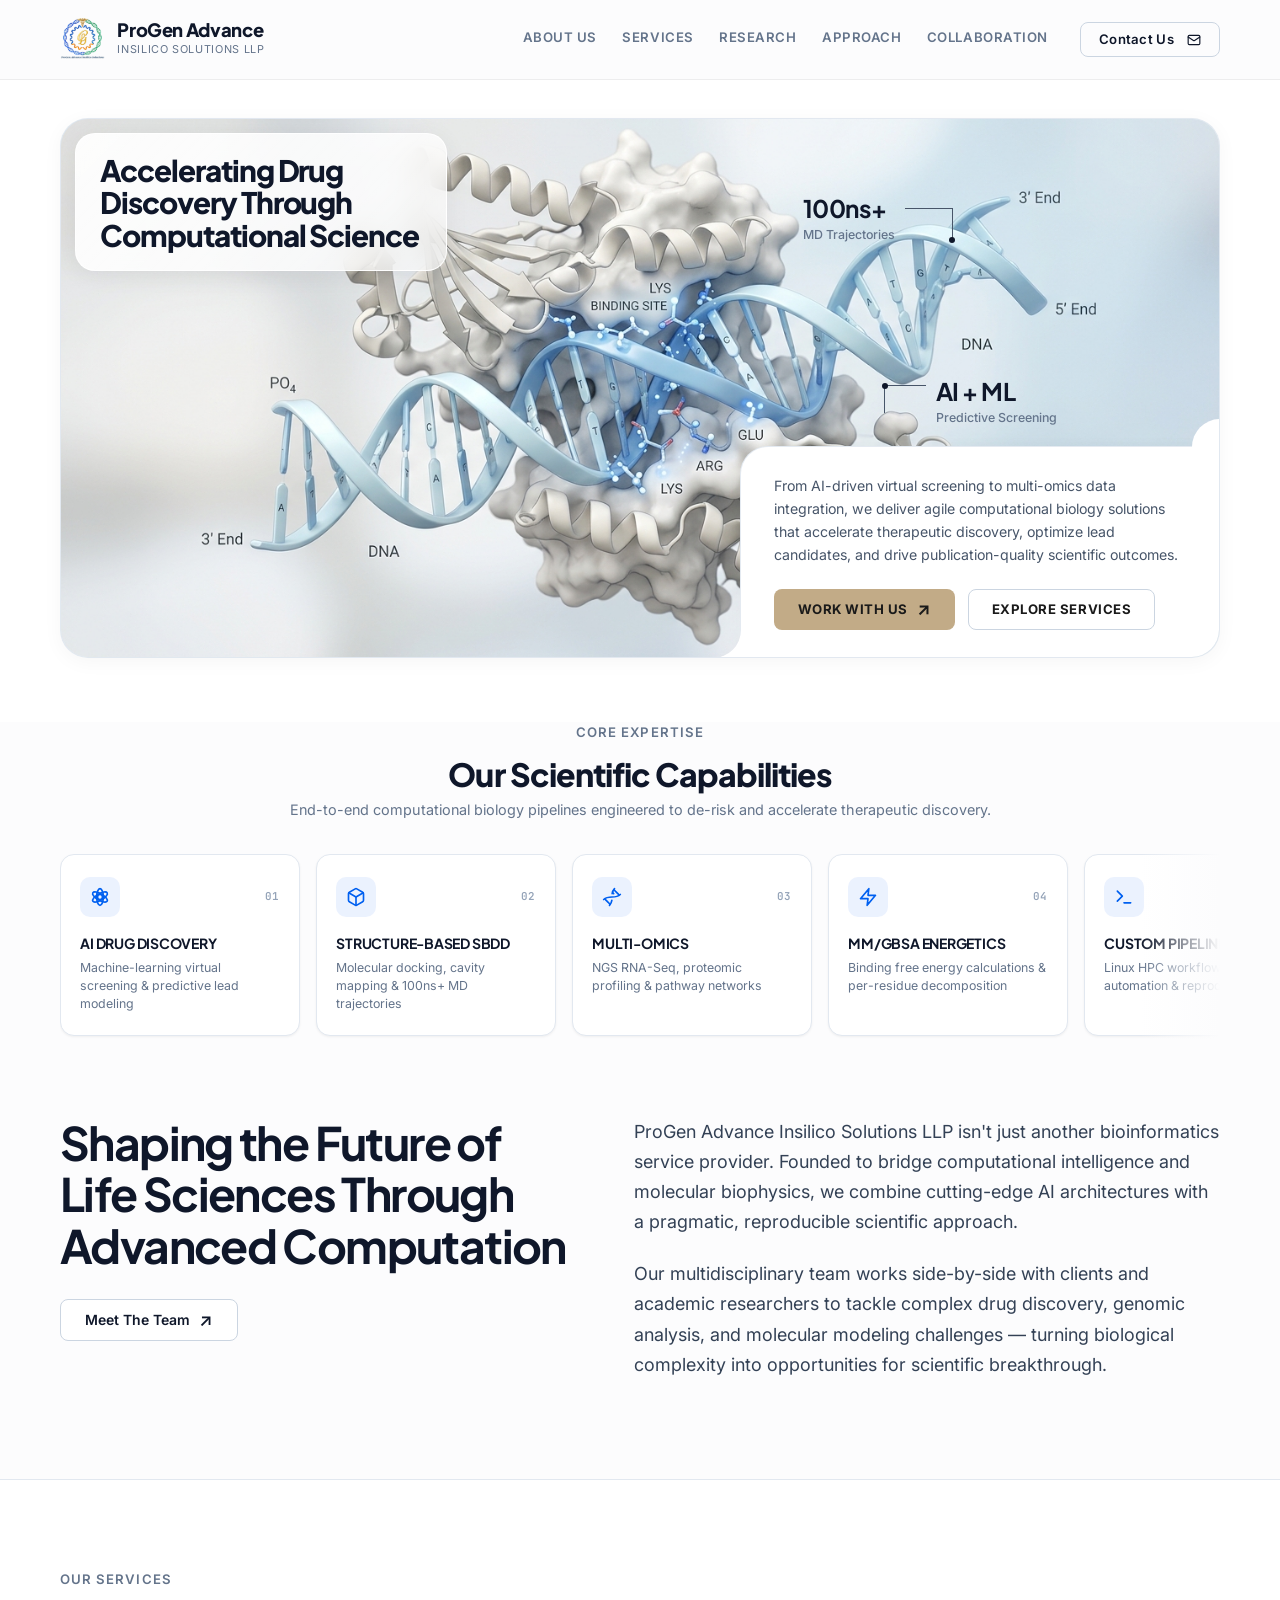
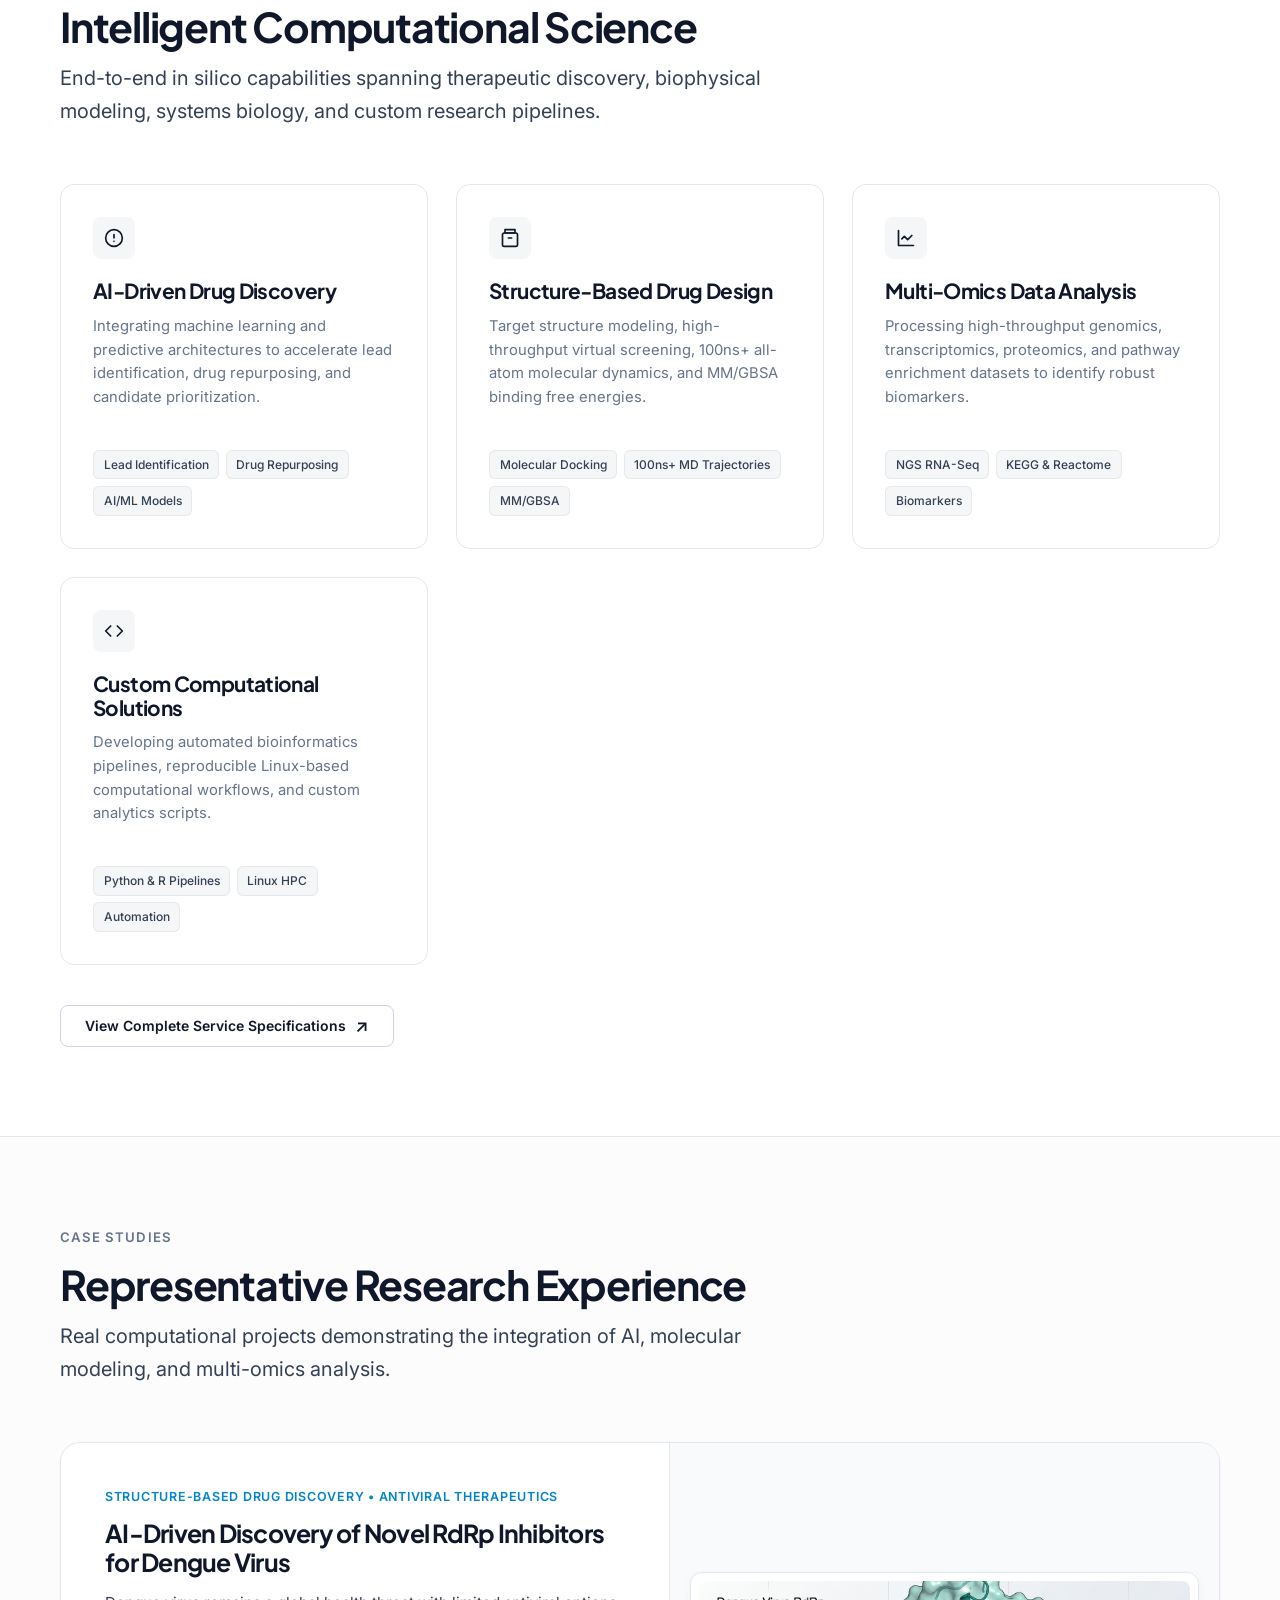
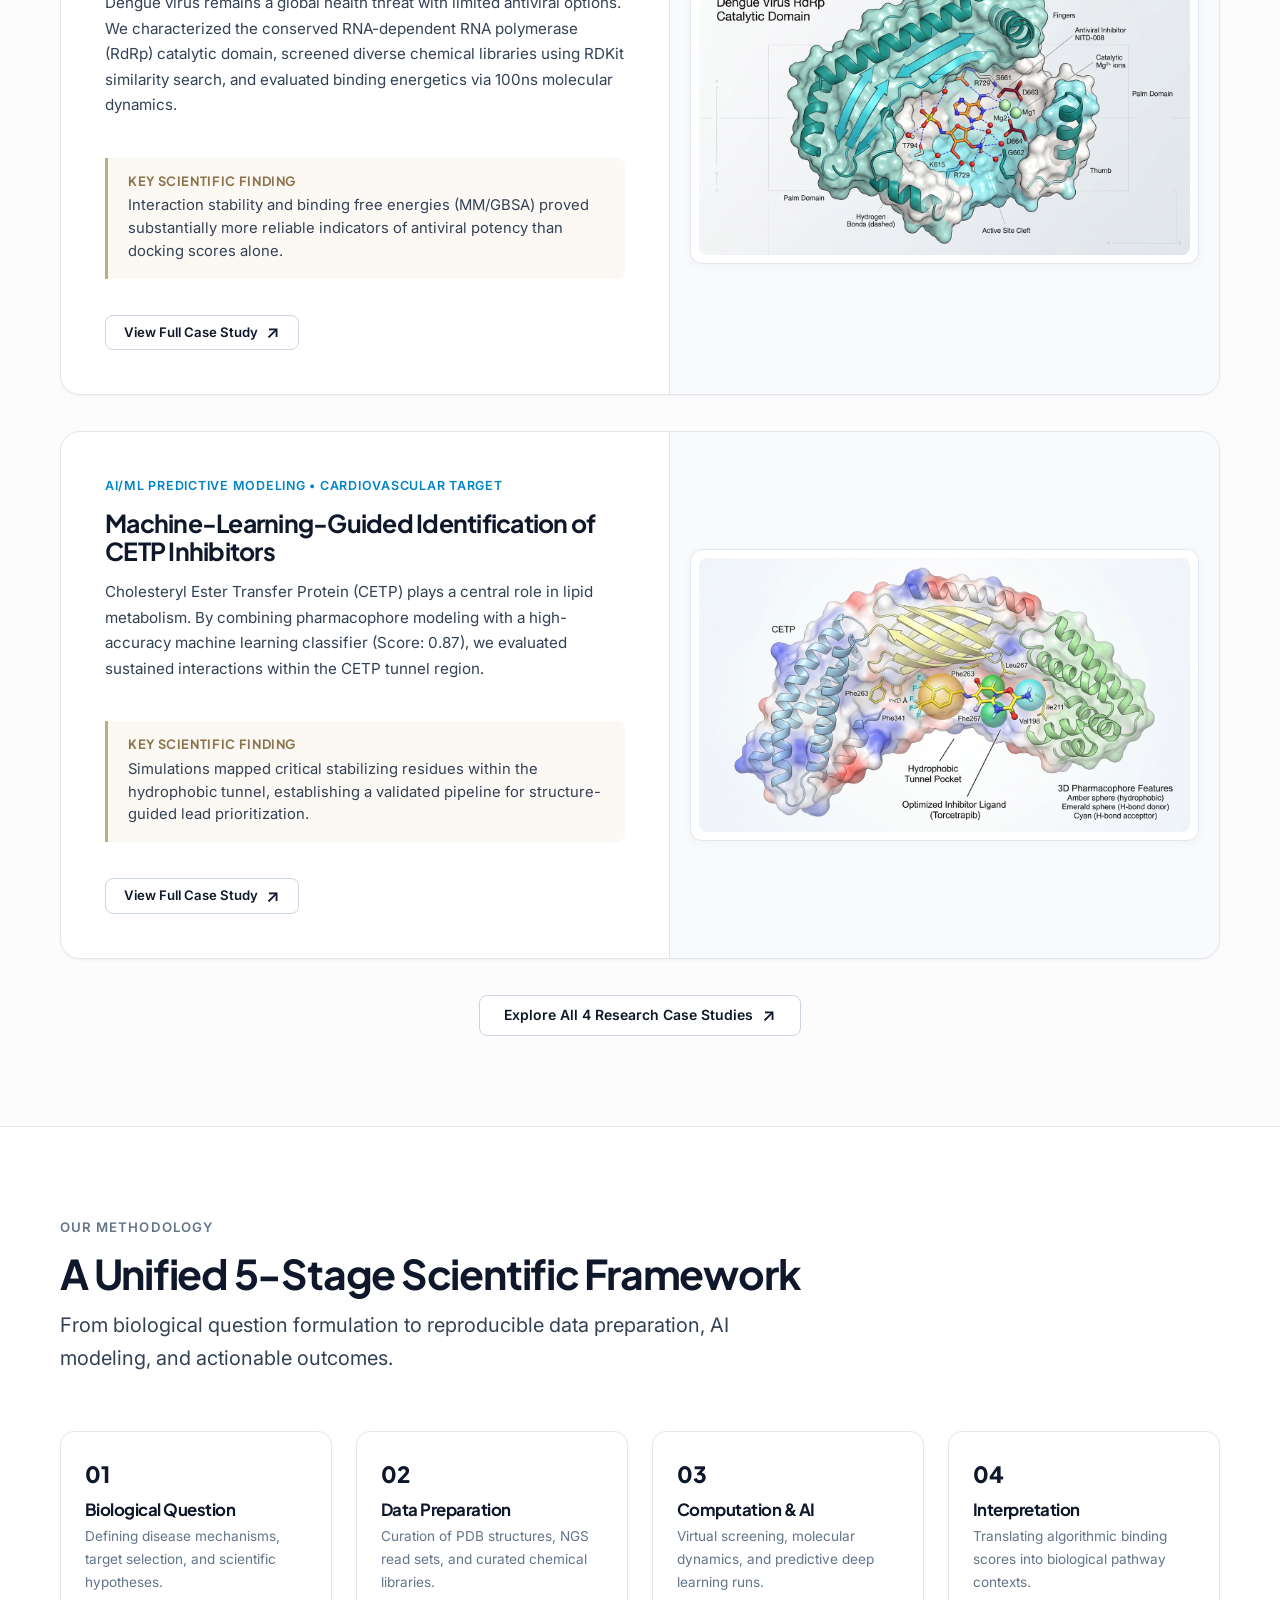
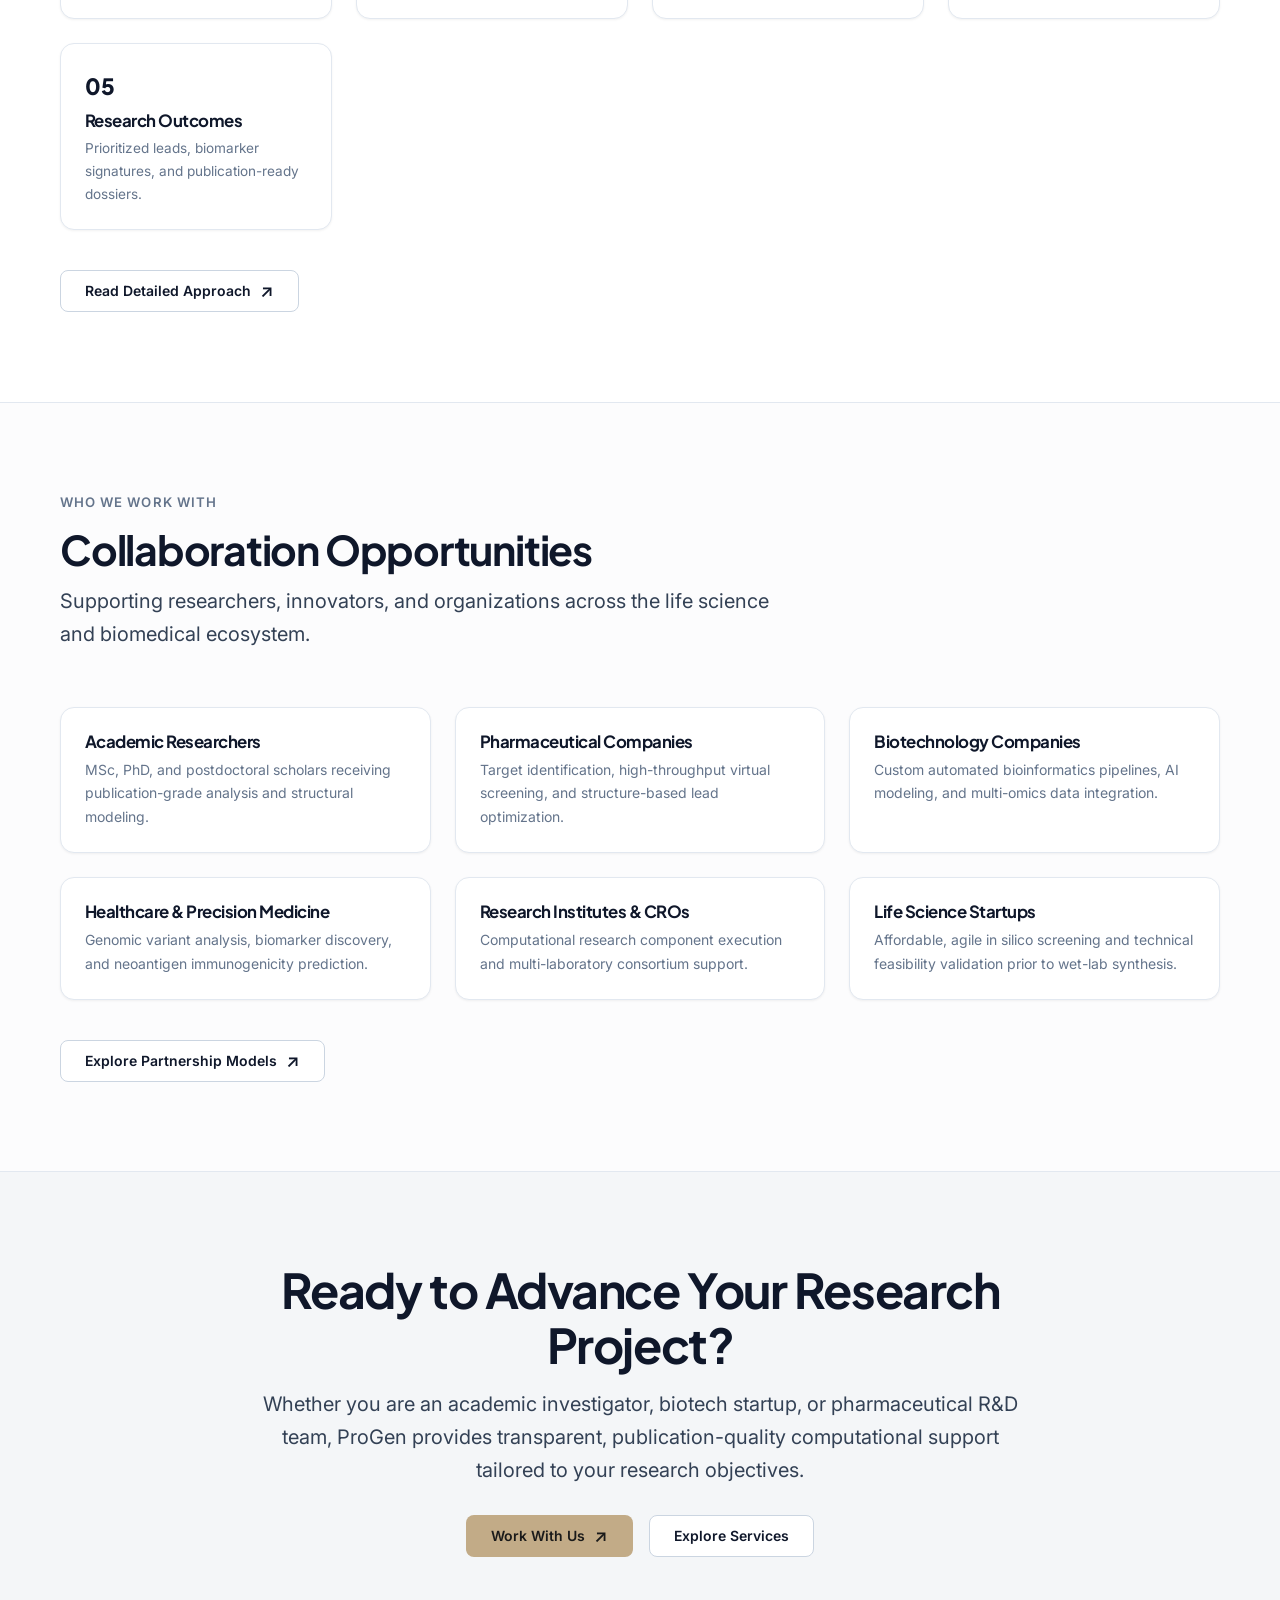
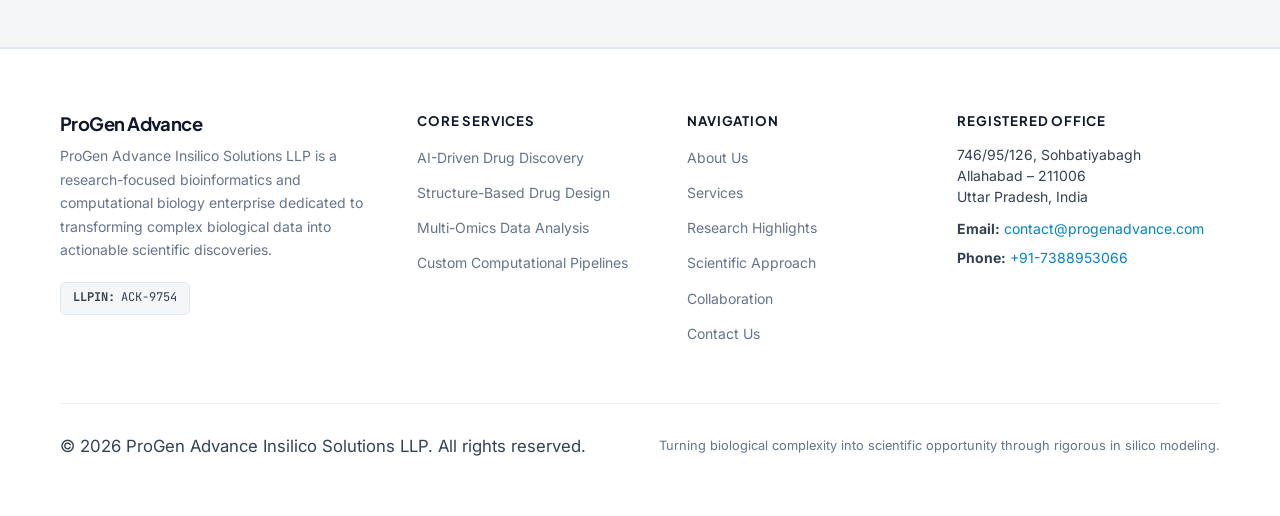
==== index.html @ 6e8f6197 "feat: premium redesign - translucent headline hero, scrollable capabilities strip, full responsive p" ====
<!DOCTYPE html>
<html lang="en">
<head>
  <meta charset="UTF-8">
  <meta name="viewport" content="width=device-width, initial-scale=1.0">
  <title>ProGen Advance Insilico Solutions LLP | Computational Science &amp; Drug Discovery</title>
  <meta name="description" content="Accelerating Drug Discovery Through Computational Science. ProGen Advance Insilico Solutions LLP bridges AI, structural biology, molecular modeling, and multi-omics analysis.">
  <meta name="keywords" content="Computational Biology, Bioinformatics, AI Drug Discovery, Molecular Modeling, Multi-Omics Analysis, Structure-Based Drug Design, SBDD, Molecular Dynamics, Allahabad India">
  <meta name="author" content="ProGen Advance Insilico Solutions LLP">

  <!-- Open Graph / Social Metadata -->
  <meta property="og:type" content="website">
  <meta property="og:title" content="ProGen Advance Insilico Solutions LLP | Computational Science &amp; Drug Discovery">
  <meta property="og:description" content="Accelerating Drug Discovery Through Computational Science. Bridging AI, structural bioinformatics, and multi-omics data science.">
  <meta property="og:image" content="assets/images/hero-molecular-light.jpg">
  <meta property="og:url" content="https://progenadvance.com/">

  <!-- Favicons -->
  <link rel="icon" type="image/svg+xml" href="favicon.svg">
  <link rel="icon" type="image/png" sizes="32x32" href="assets/images/favicon-32x32.png">
  <link rel="apple-touch-icon" sizes="192x192" href="assets/images/favicon-192x192.png">
  <link rel="manifest" href="site.webmanifest">

  <!-- Stylesheet -->
  <link rel="stylesheet" href="assets/css/style.css">
</head>
<body>
  <!-- Accessible Skip Link -->
  <a href="#main-content" class="skip-to-content">Skip to main content</a>

  <!-- Minimalist Header & Navigation (Reference Style) -->
  <header class="site-header" role="banner">
    <div class="container nav-container">
      <a href="index.html" class="brand-link" aria-label="ProGen Advance Insilico Solutions Home">
        <img src="assets/images/logo-nav.png" alt="ProGen Advance Insilico Solutions Logo" class="brand-logo-img" width="44" height="44">
        <div class="brand-text-block">
          <span class="brand-title">ProGen Advance</span>
          <span class="brand-subtitle">Insilico Solutions LLP</span>
        </div>
      </a>

      <!-- Mobile Menu Button -->
      <button class="mobile-nav-toggle" aria-label="Toggle navigation menu" aria-expanded="false" aria-controls="primary-nav">
        <svg viewBox="0 0 24 24" fill="none" stroke="currentColor" stroke-width="2" stroke-linecap="round" stroke-linejoin="round" aria-hidden="true">
          <line x1="3" y1="12" x2="21" y2="12"></line>
          <line x1="3" y1="6" x2="21" y2="6"></line>
          <line x1="3" y1="18" x2="21" y2="18"></line>
        </svg>
      </button>

      <!-- Primary Navigation Links -->
      <nav id="primary-nav" class="main-nav" role="navigation" aria-label="Main Navigation">
        <ul class="nav-list">
          <li><a href="about.html" class="nav-link">About Us</a></li>
          <li><a href="services.html" class="nav-link">Services</a></li>
          <li><a href="research.html" class="nav-link">Research</a></li>
          <li><a href="approach.html" class="nav-link">Approach</a></li>
          <li><a href="collaboration.html" class="nav-link">Collaboration</a></li>
        </ul>
        <div class="nav-action">
          <a href="contact.html" class="btn btn-nav-contact">
            <span>Contact Us</span>
            <svg width="14" height="14" viewBox="0 0 24 24" fill="none" stroke="currentColor" stroke-width="2" stroke-linecap="round" stroke-linejoin="round" style="margin-left: 4px;" aria-hidden="true">
              <rect width="20" height="16" x="2" y="4" rx="2"></rect>
              <path d="m22 7-8.97 5.7a1.94 1.94 0 0 1-2.06 0L2 7"></path>
            </svg>
          </a>
        </div>
      </nav>
    </div>
  </header>

  <!-- Main Content -->
  <main id="main-content">
    <!-- Hero Section (Exact Asymmetrical Stepped Editorial Reference) -->
    <section class="hero-editorial" aria-labelledby="hero-title">
      <div class="container hero-container">
        
        <!-- Continuous Stepped Canvas Stage -->
        <div class="hero-stage">
          
          <!-- Upper-Left Headline Block (Deliberate Multi-Line Stepped Cutout on White Ground) -->
          <div class="hero-headline-block">
            <h1 id="hero-title" class="hero-headline">
              Accelerating Drug<br>
              Discovery Through<br>
              Computational Science
            </h1>
            <!-- Seamless Concave Corner Fillets for Desktop -->
            <svg class="hero-fillet fillet-top-right" width="28" height="28" viewBox="0 0 28 28" fill="none" aria-hidden="true">
              <path d="M 0 0 L 28 0 A 28 28 0 0 0 0 28 Z" fill="#ffffff"/>
            </svg>
            <svg class="hero-fillet fillet-bottom-left" width="28" height="28" viewBox="0 0 28 28" fill="none" aria-hidden="true">
              <path d="M 0 0 L 0 28 A 28 28 0 0 0 28 0 Z" fill="#ffffff"/>
            </svg>
          </div>

          <!-- Continuous 3D Molecular Canvas Backdrop -->
          <div class="hero-canvas-backdrop">
            <img src="assets/images/hero-molecular-light.jpg" alt="3D Macromolecular protein and DNA structure visualization" class="hero-render-img" width="1240" height="620" loading="eager">

            <!-- 2 Precise Floating Scientific Annotations (Carefully Positioned Without Collision) -->
            <!-- 1. Top-Right Callout -->
            <div class="hero-annotation ann-top-right" aria-hidden="true">
              <div class="annotation-content">
                <span class="annotation-stat">100ns+</span>
                <span class="annotation-label">MD Trajectories</span>
              </div>
              <div class="pointer-line pointer-line-tr">
                <div class="pointer-dot"></div>
              </div>
            </div>

            <!-- 2. Mid-Right Callout -->
            <div class="hero-annotation ann-mid-right" aria-hidden="true">
              <div class="pointer-line pointer-line-mr">
                <div class="pointer-dot"></div>
              </div>
              <div class="annotation-content">
                <span class="annotation-stat">AI + ML</span>
                <span class="annotation-label">Predictive Screening</span>
              </div>
            </div>
          </div>

          <!-- Lower-Right Information Panel (Integrated Stepped White Card) -->
          <div class="hero-floating-panel">
            <svg class="hero-fillet fillet-panel-tr" width="28" height="28" viewBox="0 0 28 28" fill="none" aria-hidden="true">
              <path d="M 28 28 L 28 0 A 28 28 0 0 0 0 28 Z" fill="#ffffff"/>
            </svg>
            <svg class="hero-fillet fillet-panel-bl" width="28" height="28" viewBox="0 0 28 28" fill="none" aria-hidden="true">
              <path d="M 28 28 L 0 28 A 28 28 0 0 0 28 0 Z" fill="#ffffff"/>
            </svg>

            <p class="floating-panel-text">
              From AI-driven virtual screening to multi-omics data integration, we deliver agile computational biology solutions that accelerate therapeutic discovery, optimize lead candidates, and drive publication-quality scientific outcomes.
            </p>

            <div class="floating-panel-actions">
              <a href="contact.html" class="btn btn-sand">
                <span>Work With Us</span>
                <span class="btn-arrow" aria-hidden="true">↗</span>
              </a>
              <a href="services.html" class="btn btn-outline">
                <span>Explore Services</span>
              </a>
            </div>
          </div>

        </div>
      </div>
    </section>

    <!-- Capabilities Section (Polished 5-Card Balanced Grid) -->
    <section class="guidelines-strip-section" aria-labelledby="capabilities-heading">
      <div class="container">
        <div class="capabilities-strip-header">
          <span class="section-eyebrow">Core Expertise</span>
          <h2 id="capabilities-heading" class="capabilities-strip-heading">Our Scientific Capabilities</h2>
          <p class="capabilities-strip-desc">
            End-to-end computational biology pipelines engineered to de-risk and accelerate therapeutic discovery.
          </p>
        </div>

        <div class="capabilities-scroll-track">
          <div class="capabilities-grid-5">
          
          <!-- Card 1: AI Drug Discovery -->
          <a href="services.html#ai-drug-discovery" class="capability-feature-card">
            <div>
              <div class="capability-card-top">
                <div class="capability-card-icon" aria-hidden="true">
                  <!-- Atom/Molecular Orbital Icon -->
                  <svg viewBox="0 0 24 24" fill="none" stroke="currentColor" stroke-width="2" stroke-linecap="round" stroke-linejoin="round">
                    <circle cx="12" cy="12" r="3"></circle>
                    <ellipse cx="12" cy="12" rx="10" ry="4" transform="rotate(30 12 12)"></ellipse>
                    <ellipse cx="12" cy="12" rx="10" ry="4" transform="rotate(90 12 12)"></ellipse>
                    <ellipse cx="12" cy="12" rx="10" ry="4" transform="rotate(150 12 12)"></ellipse>
                  </svg>
                </div>
                <span class="capability-card-badge">01</span>
              </div>
              <h3 class="capability-card-title">AI DRUG DISCOVERY</h3>
              <p class="capability-card-subtitle">Machine-learning virtual screening &amp; predictive lead modeling</p>
            </div>
          </a>

          <!-- Card 2: Structure-Based SBDD -->
          <a href="services.html#structure-based-design" class="capability-feature-card">
            <div>
              <div class="capability-card-top">
                <div class="capability-card-icon" aria-hidden="true">
                  <!-- 3D Protein Structure Pocket Icon -->
                  <svg viewBox="0 0 24 24" fill="none" stroke="currentColor" stroke-width="2" stroke-linecap="round" stroke-linejoin="round">
                    <path d="M21 16V8a2 2 0 0 0-1-1.73l-7-4a2 2 0 0 0-2 0l-7 4A2 2 0 0 0 3 8v8a2 2 0 0 0 1 1.73l7 4a2 2 0 0 0 2 0l7-4A2 2 0 0 0 21 16z"></path>
                    <polyline points="3.27 6.96 12 12.01 20.73 6.96"></polyline>
                    <line x1="12" y1="22.08" x2="12" y2="12"></line>
                  </svg>
                </div>
                <span class="capability-card-badge">02</span>
              </div>
              <h3 class="capability-card-title">STRUCTURE-BASED SBDD</h3>
              <p class="capability-card-subtitle">Molecular docking, cavity mapping &amp; 100ns+ MD trajectories</p>
            </div>
          </a>

          <!-- Card 3: Multi-Omics Data Analysis -->
          <a href="services.html#multi-omics-analysis" class="capability-feature-card">
            <div>
              <div class="capability-card-top">
                <div class="capability-card-icon" aria-hidden="true">
                  <!-- DNA Double Helix / Sequencing Icon -->
                  <svg viewBox="0 0 24 24" fill="none" stroke="currentColor" stroke-width="2" stroke-linecap="round" stroke-linejoin="round">
                    <path d="M2 15c6.667-6 13.333 0 20-6"></path>
                    <path d="M9 22c1.798-1.998 2.518-3.995 2.807-5.993"></path>
                    <path d="M15 2c-1.798 1.998-2.518 3.995-2.807 5.993"></path>
                    <path d="M17 6l-2.5-2.5"></path>
                    <path d="M14 8l-1-1"></path>
                    <path d="M7 18l2.5 2.5"></path>
                    <path d="M3.5 14.5l3 3"></path>
                    <path d="M20.5 9.5l-3-3"></path>
                  </svg>
                </div>
                <span class="capability-card-badge">03</span>
              </div>
              <h3 class="capability-card-title">MULTI-OMICS</h3>
              <p class="capability-card-subtitle">NGS RNA-Seq, proteomic profiling &amp; pathway networks</p>
            </div>
          </a>

          <!-- Card 4: MM/GBSA Energetics -->
          <a href="services.html#structure-based-design" class="capability-feature-card">
            <div>
              <div class="capability-card-top">
                <div class="capability-card-icon" aria-hidden="true">
                  <!-- Free Energy / Thermodynamics Pulse Icon -->
                  <svg viewBox="0 0 24 24" fill="none" stroke="currentColor" stroke-width="2" stroke-linecap="round" stroke-linejoin="round">
                    <path d="M13 2L3 14h9l-1 8 10-12h-9l1-8z"></path>
                  </svg>
                </div>
                <span class="capability-card-badge">04</span>
              </div>
              <h3 class="capability-card-title">MM/GBSA ENERGETICS</h3>
              <p class="capability-card-subtitle">Binding free energy calculations &amp; per-residue decomposition</p>
            </div>
          </a>

          <!-- Card 5: Custom Pipelines -->
          <a href="services.html#custom-computational-solutions" class="capability-feature-card">
            <div>
              <div class="capability-card-top">
                <div class="capability-card-icon" aria-hidden="true">
                  <!-- Terminal / Workflow Automation Icon -->
                  <svg viewBox="0 0 24 24" fill="none" stroke="currentColor" stroke-width="2" stroke-linecap="round" stroke-linejoin="round">
                    <polyline points="4 17 10 11 4 5"></polyline>
                    <line x1="12" y1="19" x2="20" y2="19"></line>
                  </svg>
                </div>
                <span class="capability-card-badge">05</span>
              </div>
              <h3 class="capability-card-title">CUSTOM PIPELINES</h3>
              <p class="capability-card-subtitle">Linux HPC workflows, Python/R automation &amp; reproducible code</p>
            </div>
          </a>

          </div><!-- /.capabilities-grid-5 -->
        </div><!-- /.capabilities-scroll-track -->
      </div>
    </section>

    <!-- Two-Column Company Introduction (Exact Reference Style) -->
    <section class="intro-two-col" aria-labelledby="intro-headline">
      <div class="container">
        <div class="intro-grid">
          <!-- Left Column -->
          <div class="intro-left-col">
            <h2 id="intro-headline">
              Shaping the Future of Life Sciences Through Advanced Computation
            </h2>
            <a href="about.html" class="btn btn-outline">
              <span>Meet The Team</span>
              <span class="btn-arrow" aria-hidden="true">↗</span>
            </a>
          </div>

          <!-- Right Column -->
          <div class="intro-right-col">
            <p>
              ProGen Advance Insilico Solutions LLP isn't just another bioinformatics service provider. Founded to bridge computational intelligence and molecular biophysics, we combine cutting-edge AI architectures with a pragmatic, reproducible scientific approach.
            </p>
            <p>
              Our multidisciplinary team works side-by-side with clients and academic researchers to tackle complex drug discovery, genomic analysis, and molecular modeling challenges — turning biological complexity into opportunities for scientific breakthrough.
            </p>
          </div>
        </div>
      </div>
    </section>

    <!-- Core Services Overview -->
    <section class="section services-section" aria-labelledby="services-overview-heading">
      <div class="container">
        <div class="section-header">
          <span class="section-eyebrow">Our Services</span>
          <h2 id="services-overview-heading">Intelligent Computational Science</h2>
          <p class="lead" style="max-width: 720px; margin-top: 0.75rem;">
            End-to-end in silico capabilities spanning therapeutic discovery, biophysical modeling, systems biology, and custom research pipelines.
          </p>
        </div>

        <div style="display: grid; grid-template-columns: repeat(auto-fit, minmax(280px, 1fr)); gap: 1.75rem;">
          <!-- Service 1 -->
          <article class="editorial-card">
            <div class="editorial-card-icon" aria-hidden="true">
              <svg viewBox="0 0 24 24" fill="none" stroke="currentColor" stroke-width="2" stroke-linecap="round" stroke-linejoin="round">
                <circle cx="12" cy="12" r="10"></circle>
                <line x1="12" y1="8" x2="12" y2="12"></line>
                <line x1="12" y1="16" x2="12.01" y2="16"></line>
              </svg>
            </div>
            <h3>AI-Driven Drug Discovery</h3>
            <p>
              Integrating machine learning and predictive architectures to accelerate lead identification, drug repurposing, and candidate prioritization.
            </p>
            <div class="card-tag-row">
              <span class="tag-badge">Lead Identification</span>
              <span class="tag-badge">Drug Repurposing</span>
              <span class="tag-badge">AI/ML Models</span>
            </div>
          </article>

          <!-- Service 2 -->
          <article class="editorial-card">
            <div class="editorial-card-icon" aria-hidden="true">
              <svg viewBox="0 0 24 24" fill="none" stroke="currentColor" stroke-width="2" stroke-linecap="round" stroke-linejoin="round">
                <polygon points="6 2 18 2 18 6 6 6 6 2"></polygon>
                <rect x="3" y="6" width="18" height="16" rx="2"></rect>
                <line x1="10" y1="12" x2="14" y2="12"></line>
              </svg>
            </div>
            <h3>Structure-Based Drug Design</h3>
            <p>
              Target structure modeling, high-throughput virtual screening, 100ns+ all-atom molecular dynamics, and MM/GBSA binding free energies.
            </p>
            <div class="card-tag-row">
              <span class="tag-badge">Molecular Docking</span>
              <span class="tag-badge">100ns+ MD Trajectories</span>
              <span class="tag-badge">MM/GBSA</span>
            </div>
          </article>

          <!-- Service 3 -->
          <article class="editorial-card">
            <div class="editorial-card-icon" aria-hidden="true">
              <svg viewBox="0 0 24 24" fill="none" stroke="currentColor" stroke-width="2" stroke-linecap="round" stroke-linejoin="round">
                <path d="M3 3v18h18"></path>
                <path d="m19 9-5 5-4-4-3 3"></path>
              </svg>
            </div>
            <h3>Multi-Omics Data Analysis</h3>
            <p>
              Processing high-throughput genomics, transcriptomics, proteomics, and pathway enrichment datasets to identify robust biomarkers.
            </p>
            <div class="card-tag-row">
              <span class="tag-badge">NGS RNA-Seq</span>
              <span class="tag-badge">KEGG &amp; Reactome</span>
              <span class="tag-badge">Biomarkers</span>
            </div>
          </article>

          <!-- Service 4 -->
          <article class="editorial-card">
            <div class="editorial-card-icon" aria-hidden="true">
              <svg viewBox="0 0 24 24" fill="none" stroke="currentColor" stroke-width="2" stroke-linecap="round" stroke-linejoin="round">
                <polyline points="16 18 22 12 16 6"></polyline>
                <polyline points="8 6 2 12 8 18"></polyline>
              </svg>
            </div>
            <h3>Custom Computational Solutions</h3>
            <p>
              Developing automated bioinformatics pipelines, reproducible Linux-based computational workflows, and custom analytics scripts.
            </p>
            <div class="card-tag-row">
              <span class="tag-badge">Python &amp; R Pipelines</span>
              <span class="tag-badge">Linux HPC</span>
              <span class="tag-badge">Automation</span>
            </div>
          </article>
        </div>

        <div style="margin-top: 2.5rem;">
          <a href="services.html" class="btn btn-outline">
            <span>View Complete Service Specifications</span>
            <span class="btn-arrow" aria-hidden="true">↗</span>
          </a>
        </div>
      </div>
    </section>

    <!-- Representative Research Highlights -->
    <section class="section research-section" aria-labelledby="research-highlights-heading">
      <div class="container">
        <div class="section-header">
          <span class="section-eyebrow">Case Studies</span>
          <h2 id="research-highlights-heading">Representative Research Experience</h2>
          <p class="lead" style="max-width: 760px; margin-top: 0.75rem;">
            Real computational projects demonstrating the integration of AI, molecular modeling, and multi-omics analysis.
          </p>
        </div>

        <!-- Research Highlight 1: Dengue RdRp -->
        <article class="editorial-research-card">
          <div class="editorial-research-body">
            <div class="research-category-tag">Structure-Based Drug Discovery • Antiviral Therapeutics</div>
            <h3 style="font-size: 1.55rem; margin-bottom: 0.85rem;">
              AI-Driven Discovery of Novel RdRp Inhibitors for Dengue Virus
            </h3>
            <p style="font-size: 0.95rem;">
              Dengue virus remains a global health threat with limited antiviral options. We characterized the conserved RNA-dependent RNA polymerase (RdRp) catalytic domain, screened diverse chemical libraries using RDKit similarity search, and evaluated binding energetics via 100ns molecular dynamics.
            </p>
            <div class="challenge-callout">
              <h4>Key Scientific Finding</h4>
              <p>Interaction stability and binding free energies (MM/GBSA) proved substantially more reliable indicators of antiviral potency than docking scores alone.</p>
            </div>
            <div style="margin-top: auto; padding-top: 1rem;">
              <a href="research.html#dengue-rdrp" class="btn btn-outline btn-sm">
                <span>View Full Case Study</span>
                <span class="btn-arrow" aria-hidden="true">↗</span>
              </a>
            </div>
          </div>
          <div class="editorial-research-figure">
            <div class="editorial-figure-frame">
              <img src="assets/images/figure-dengue-rdrp-mechanism.jpg" alt="Dengue Virus RdRp catalytic site, bound inhibitor ligand, and binding free energy ranking" class="editorial-figure-img" width="800" height="500" loading="lazy">
            </div>
          </div>
        </article>

        <!-- Research Highlight 2: CETP Inhibitors -->
        <article class="editorial-research-card">
          <div class="editorial-research-body">
            <div class="research-category-tag">AI/ML Predictive Modeling • Cardiovascular Target</div>
            <h3 style="font-size: 1.55rem; margin-bottom: 0.85rem;">
              Machine-Learning-Guided Identification of CETP Inhibitors
            </h3>
            <p style="font-size: 0.95rem;">
              Cholesteryl Ester Transfer Protein (CETP) plays a central role in lipid metabolism. By combining pharmacophore modeling with a high-accuracy machine learning classifier (Score: 0.87), we evaluated sustained interactions within the CETP tunnel region.
            </p>
            <div class="challenge-callout">
              <h4>Key Scientific Finding</h4>
              <p>Simulations mapped critical stabilizing residues within the hydrophobic tunnel, establishing a validated pipeline for structure-guided lead prioritization.</p>
            </div>
            <div style="margin-top: auto; padding-top: 1rem;">
              <a href="research.html#cetp-inhibitors" class="btn btn-outline btn-sm">
                <span>View Full Case Study</span>
                <span class="btn-arrow" aria-hidden="true">↗</span>
              </a>
            </div>
          </div>
          <div class="editorial-research-figure">
            <div class="editorial-figure-frame">
              <img src="assets/images/figure-cetp-pharmacophore-md.jpg" alt="CETP pharmacophore model, tunnel binding site, and 100ns MD trajectory" class="editorial-figure-img" width="800" height="500" loading="lazy">
            </div>
          </div>
        </article>

        <div style="text-align: center; margin-top: 2rem;">
          <a href="research.html" class="btn btn-outline">
            <span>Explore All 4 Research Case Studies</span>
            <span class="btn-arrow" aria-hidden="true">↗</span>
          </a>
        </div>
      </div>
    </section>

    <!-- Unified Scientific Workflow -->
    <section class="section workflow-section" aria-labelledby="workflow-section-heading">
      <div class="container">
        <div class="section-header">
          <span class="section-eyebrow">Our Methodology</span>
          <h2 id="workflow-section-heading">A Unified 5-Stage Scientific Framework</h2>
          <p class="lead" style="max-width: 720px; margin-top: 0.75rem;">
            From biological question formulation to reproducible data preparation, AI modeling, and actionable outcomes.
          </p>
        </div>

        <div style="display: grid; grid-template-columns: repeat(auto-fit, minmax(220px, 1fr)); gap: 1.5rem;">
          <div class="stage-step-card">
            <span class="stage-number">01</span>
            <h3 class="stage-title">Biological Question</h3>
            <p class="stage-desc">Defining disease mechanisms, target selection, and scientific hypotheses.</p>
          </div>

          <div class="stage-step-card">
            <span class="stage-number">02</span>
            <h3 class="stage-title">Data Preparation</h3>
            <p class="stage-desc">Curation of PDB structures, NGS read sets, and curated chemical libraries.</p>
          </div>

          <div class="stage-step-card">
            <span class="stage-number">03</span>
            <h3 class="stage-title">Computation &amp; AI</h3>
            <p class="stage-desc">Virtual screening, molecular dynamics, and predictive deep learning runs.</p>
          </div>

          <div class="stage-step-card">
            <span class="stage-number">04</span>
            <h3 class="stage-title">Interpretation</h3>
            <p class="stage-desc">Translating algorithmic binding scores into biological pathway contexts.</p>
          </div>

          <div class="stage-step-card">
            <span class="stage-number">05</span>
            <h3 class="stage-title">Research Outcomes</h3>
            <p class="stage-desc">Prioritized leads, biomarker signatures, and publication-ready dossiers.</p>
          </div>
        </div>

        <div style="margin-top: 2.5rem;">
          <a href="approach.html" class="btn btn-outline">
            <span>Read Detailed Approach</span>
            <span class="btn-arrow" aria-hidden="true">↗</span>
          </a>
        </div>
      </div>
    </section>

    <!-- Collaboration Sectors -->
    <section class="section collaboration-section" aria-labelledby="collab-heading">
      <div class="container">
        <div class="section-header">
          <span class="section-eyebrow">Who We Work With</span>
          <h2 id="collab-heading">Collaboration Opportunities</h2>
          <p class="lead" style="max-width: 740px; margin-top: 0.75rem;">
            Supporting researchers, innovators, and organizations across the life science and biomedical ecosystem.
          </p>
        </div>

        <div style="display: grid; grid-template-columns: repeat(auto-fit, minmax(280px, 1fr)); gap: 1.5rem;">
          <div class="collab-sector-card">
            <h4>Academic Researchers</h4>
            <p>MSc, PhD, and postdoctoral scholars receiving publication-grade analysis and structural modeling.</p>
          </div>
          <div class="collab-sector-card">
            <h4>Pharmaceutical Companies</h4>
            <p>Target identification, high-throughput virtual screening, and structure-based lead optimization.</p>
          </div>
          <div class="collab-sector-card">
            <h4>Biotechnology Companies</h4>
            <p>Custom automated bioinformatics pipelines, AI modeling, and multi-omics data integration.</p>
          </div>
          <div class="collab-sector-card">
            <h4>Healthcare &amp; Precision Medicine</h4>
            <p>Genomic variant analysis, biomarker discovery, and neoantigen immunogenicity prediction.</p>
          </div>
          <div class="collab-sector-card">
            <h4>Research Institutes &amp; CROs</h4>
            <p>Computational research component execution and multi-laboratory consortium support.</p>
          </div>
          <div class="collab-sector-card">
            <h4>Life Science Startups</h4>
            <p>Affordable, agile in silico screening and technical feasibility validation prior to wet-lab synthesis.</p>
          </div>
        </div>

        <div style="margin-top: 2.5rem;">
          <a href="collaboration.html" class="btn btn-outline">
            <span>Explore Partnership Models</span>
            <span class="btn-arrow" aria-hidden="true">↗</span>
          </a>
        </div>
      </div>
    </section>

    <!-- Final Call To Action (Reference Style) -->
    <section class="cta-banner-section" aria-labelledby="cta-heading">
      <div class="container">
        <div class="cta-banner-content">
          <h2 id="cta-heading">Ready to Advance Your Research Project?</h2>
          <p class="lead">
            Whether you are an academic investigator, biotech startup, or pharmaceutical R&amp;D team, ProGen provides transparent, publication-quality computational support tailored to your research objectives.
          </p>
          <div class="cta-banner-actions">
            <a href="contact.html" class="btn btn-sand">
              <span>Work With Us</span>
              <span class="btn-arrow" aria-hidden="true">↗</span>
            </a>
            <a href="services.html" class="btn btn-outline">
              <span>Explore Services</span>
            </a>
          </div>
        </div>
      </div>
    </section>
  </main>

  <!-- Minimalist Light Footer -->
  <footer class="site-footer" role="contentinfo">
    <div class="container">
      <div class="footer-top-grid">
        <!-- Col 1: Identity -->
        <div class="footer-brand">
          <h3>ProGen Advance</h3>
          <p>
            ProGen Advance Insilico Solutions LLP is a research-focused bioinformatics and computational biology enterprise dedicated to transforming complex biological data into actionable scientific discoveries.
          </p>
          <div style="margin-top: 1rem;">
            <span class="llpin-chip">
              <strong>LLPIN:</strong> ACK-9754
            </span>
          </div>
        </div>

        <!-- Col 2: Services -->
        <div class="footer-column">
          <h4>Core Services</h4>
          <ul class="footer-links">
            <li><a href="services.html#ai-drug-discovery">AI-Driven Drug Discovery</a></li>
            <li><a href="services.html#structure-based-design">Structure-Based Drug Design</a></li>
            <li><a href="services.html#multi-omics">Multi-Omics Data Analysis</a></li>
            <li><a href="services.html#custom-solutions">Custom Computational Pipelines</a></li>
          </ul>
        </div>

        <!-- Col 3: Navigation -->
        <div class="footer-column">
          <h4>Navigation</h4>
          <ul class="footer-links">
            <li><a href="about.html">About Us</a></li>
            <li><a href="services.html">Services</a></li>
            <li><a href="research.html">Research Highlights</a></li>
            <li><a href="approach.html">Scientific Approach</a></li>
            <li><a href="collaboration.html">Collaboration</a></li>
            <li><a href="contact.html">Contact Us</a></li>
          </ul>
        </div>

        <!-- Col 4: Registered Office -->
        <div class="footer-column">
          <h4>Registered Office</h4>
          <p style="font-size: 0.875rem; margin-bottom: 0.65rem; line-height: 1.5;">
            746/95/126, Sohbatiyabagh<br>
            Allahabad – 211006<br>
            Uttar Pradesh, India
          </p>
          <p style="font-size: 0.875rem; margin-bottom: 0.35rem;">
            <strong>Email:</strong> <a href="mailto:contact@progenadvance.com">contact@progenadvance.com</a>
          </p>
          <p style="font-size: 0.875rem; margin-bottom: 0;">
            <strong>Phone:</strong> <a href="tel:+917388953066">+91-7388953066</a>
          </p>
        </div>
      </div>

      <div class="footer-bottom-bar">
        <p>© 2026 ProGen Advance Insilico Solutions LLP. All rights reserved.</p>
        <p style="font-size: 0.8rem; color: var(--color-text-muted);">
          Turning biological complexity into scientific opportunity through rigorous in silico modeling.
        </p>
      </div>
    </div>
  </footer>

  <!-- Scripts -->
  <script src="assets/js/main.js"></script>
</body>
</html>
---- assets/css/style.css ----
/* ==========================================================================
   PROGEN ADVANCE INSILICO SOLUTIONS LLP
   Production Stylesheet — Light-Mode Editorial Scientific Design System
   Vispact Reference-Guided Aesthetics & Flawless Responsive Execution
   ========================================================================== */

@import url('https://fonts.googleapis.com/css2?family=Inter:wght@300;400;500;600;700&family=JetBrains+Mono:wght@400;500;600&family=Plus+Jakarta+Sans:wght@500;600;700;800&display=swap');

/* --- Design Tokens --- */
:root {
  /* Editorial Light Palette */
  --color-bg-base: #fcfcfd;
  --color-bg-surface: #ffffff;
  --color-bg-subtle: #f4f6f8;
  --color-bg-canvas: #edf3f9;
  --color-bg-warm: #fcf9f4;
  
  /* Text & Inks */
  --color-text-primary: #0f172a;
  --color-text-secondary: #334155;
  --color-text-muted: #64748b;
  --color-text-light: #94a3b8;
  
  /* Brand Scientific Accents */
  --color-brand-navy: #003060;
  --color-brand-blue: #0060f0;
  --color-brand-cyan: #0284c7;
  --color-brand-emerald: #059669;
  --color-brand-gold: #d97706;
  
  /* Reference Sand / Taupe Button Accent */
  --color-accent-sand: #c2ab87;
  --color-accent-sand-hover: #b49b74;
  --color-accent-sand-text: #1a1a1a;

  /* Borders & Dividers */
  --color-border-subtle: rgba(0, 0, 0, 0.06);
  --color-border-base: #e2e8f0;
  --color-border-medium: #cbd5e1;
  --color-border-dark: #94a3b8;

  /* Typography */
  --font-display: 'Plus Jakarta Sans', system-ui, -apple-system, sans-serif;
  --font-sans: 'Inter', system-ui, -apple-system, BlinkMacSystemFont, 'Segoe UI', Roboto, sans-serif;
  --font-mono: 'JetBrains Mono', ui-monospace, SFMono-Regular, Menlo, Monaco, Consolas, monospace;

  /* Elevations & Soft Shadows */
  --shadow-sm: 0 1px 3px rgba(0, 0, 0, 0.04), 0 1px 2px rgba(0, 0, 0, 0.02);
  --shadow-md: 0 4px 14px rgba(0, 0, 0, 0.05);
  --shadow-lg: 0 12px 32px rgba(15, 23, 42, 0.07);

  /* Layout & Geometry */
  --max-width: 1240px;
  --max-width-narrow: 860px;
  --header-height: 80px;
  --radius-sm: 8px;
  --radius-md: 14px;
  --radius-lg: 20px;
  --radius-xl: 28px;
  
  /* Transitions */
  --transition-fast: 0.16s cubic-bezier(0.16, 1, 0.3, 1);
  --transition-base: 0.25s cubic-bezier(0.16, 1, 0.3, 1);
  --transition-smooth: 0.4s cubic-bezier(0.16, 1, 0.3, 1);

  /* Legacy & Semantic Color Safety Mappings (Ensures complete readability) */
  --color-white: #ffffff;
  --color-black: #000000;
  --color-slate-50: #f8fafc;
  --color-slate-100: #f1f5f9;
  --color-slate-200: #e2e8f0;
  --color-slate-300: #cbd5e1;
  --color-slate-400: #94a3b8;
  --color-slate-500: #64748b;
  --color-slate-600: #475569;
  --color-slate-700: #334155;
  --color-slate-800: #1e293b;
  --color-slate-900: #0f172a;
  
  --color-cyan-300: #0284c7;
  --color-cyan-400: #0369a1;
  --color-blue-400: #0060f0;
  --color-blue-500: #004ecc;
  --color-emerald-300: #059669;
  --color-emerald-400: #047857;
  --color-gold-300: #b45309;
  --color-gold-400: #d97706;
}

/* --- Base Reset --- */
*, *::before, *::after {
  box-sizing: border-box;
  margin: 0;
  padding: 0;
}

html {
  font-size: 16px;
  scroll-behavior: smooth;
  scroll-padding-top: calc(var(--header-height) + 20px);
  background-color: var(--color-bg-base);
  color: var(--color-text-secondary);
  font-family: var(--font-sans);
  line-height: 1.65;
  -webkit-font-smoothing: antialiased;
  -moz-osx-font-smoothing: grayscale;
}

body {
  min-height: 100vh;
  display: flex;
  flex-direction: column;
  overflow-x: hidden;
  background-color: var(--color-bg-base);
  color: var(--color-text-secondary);
}

/* Accessible Skip Link */
.skip-to-content {
  position: absolute;
  top: -100px;
  left: 20px;
  padding: 10px 18px;
  background: var(--color-text-primary);
  color: #ffffff;
  font-weight: 600;
  border-radius: var(--radius-sm);
  z-index: 9999;
  text-decoration: none;
  transition: top 0.2s;
}
.skip-to-content:focus {
  top: 20px;
}

/* Typography Defaults */
h1, h2, h3, h4, h5, h6 {
  font-family: var(--font-display);
  color: var(--color-text-primary);
  font-weight: 700;
  line-height: 1.15;
  letter-spacing: -0.03em;
}

h1 { font-size: clamp(2.3rem, 4.8vw, 3.8rem); }
h2 { font-size: clamp(1.75rem, 3.2vw, 2.6rem); }
h3 { font-size: clamp(1.25rem, 2.2vw, 1.65rem); }
h4 { font-size: 1.15rem; }

p {
  color: var(--color-text-secondary);
  margin-bottom: 1.25rem;
  font-size: 1.05rem;
  line-height: 1.68;
}

p.lead {
  font-size: clamp(1.05rem, 1.8vw, 1.25rem);
  color: var(--color-text-secondary);
  line-height: 1.65;
}

a {
  color: var(--color-brand-cyan);
  text-decoration: none;
  transition: color var(--transition-fast);
}
a:hover {
  color: var(--color-brand-blue);
}

img {
  max-width: 100%;
  height: auto;
  display: block;
}

ul, ol {
  padding-left: 1.4rem;
  margin-bottom: 1.2rem;
  color: var(--color-text-secondary);
}
li {
  margin-bottom: 0.45rem;
}

:focus-visible {
  outline: 2px solid var(--color-brand-cyan);
  outline-offset: 3px;
  border-radius: var(--radius-sm);
}

/* --- Container & Utilities --- */
.container {
  width: 100%;
  max-width: var(--max-width);
  margin-left: auto;
  margin-right: auto;
  padding-left: clamp(1.25rem, 4vw, 2.5rem);
  padding-right: clamp(1.25rem, 4vw, 2.5rem);
}

.container-narrow {
  max-width: var(--max-width-narrow);
}

.section {
  padding-top: clamp(4rem, 7vw, 6.5rem);
  padding-bottom: clamp(4rem, 7vw, 6.5rem);
  position: relative;
}

.section-tight {
  padding-top: clamp(2.5rem, 5vw, 4rem);
  padding-bottom: clamp(2.5rem, 5vw, 4rem);
}

.section-header {
  margin-bottom: clamp(2.25rem, 4.5vw, 3.5rem);
}

.section-header.text-center {
  text-align: center;
  max-width: 780px;
  margin-left: auto;
  margin-right: auto;
}

.section-eyebrow {
  display: block;
  font-family: var(--font-sans);
  font-size: 0.825rem;
  font-weight: 600;
  text-transform: uppercase;
  letter-spacing: 0.08em;
  color: var(--color-text-muted);
  margin-bottom: 0.75rem;
}

/* --- Universal Page Hero Component (Light-Mode Editorial) --- */
.page-hero {
  background: linear-gradient(180deg, #f0f4f9 0%, #fcfcfd 100%);
  border-bottom: 1px solid var(--color-border-base);
  padding: clamp(3rem, 5.5vw, 4.5rem) 0 clamp(2.5rem, 4vw, 3.5rem);
  text-align: center;
}

.page-hero-badge {
  display: inline-flex;
  align-items: center;
  gap: 0.5rem;
  font-family: var(--font-sans);
  font-size: 0.78rem;
  font-weight: 600;
  text-transform: uppercase;
  letter-spacing: 0.08em;
  padding: 0.35rem 0.9rem;
  border-radius: 9999px;
  background: #ffffff;
  border: 1px solid var(--color-border-medium);
  color: var(--color-brand-cyan);
  margin-bottom: 1.15rem;
  box-shadow: var(--shadow-sm);
}

.page-hero-title {
  font-family: var(--font-display);
  font-size: clamp(2.2rem, 4.5vw, 3.4rem);
  font-weight: 800;
  color: var(--color-text-primary);
  line-height: 1.12;
  letter-spacing: -0.035em;
  max-width: 900px;
  margin-left: auto;
  margin-right: auto;
}

.page-hero-lead {
  font-size: clamp(1.05rem, 1.8vw, 1.25rem);
  color: var(--color-text-secondary);
  line-height: 1.65;
  max-width: 800px;
  margin: 1.15rem auto 0;
}

/* --- Buttons (Reference Style) --- */
.btn {
  display: inline-flex;
  align-items: center;
  justify-content: center;
  gap: 0.55rem;
  padding: 0.8rem 1.5rem;
  font-family: var(--font-sans);
  font-size: 0.875rem;
  font-weight: 600;
  border-radius: var(--radius-sm);
  cursor: pointer;
  border: 1px solid transparent;
  transition: all var(--transition-base);
  text-decoration: none;
  line-height: 1;
}

/* Sand / Taupe Primary Button (Reference) */
.btn-sand {
  background-color: var(--color-accent-sand);
  color: var(--color-accent-sand-text);
  border-color: transparent;
}
.btn-sand:hover {
  background-color: var(--color-accent-sand-hover);
  color: #000000;
  transform: translateY(-1px);
  box-shadow: var(--shadow-sm);
}

/* Minimal Outline Button (Reference) */
.btn-outline {
  background-color: #ffffff;
  color: var(--color-text-primary);
  border: 1px solid var(--color-border-medium);
}
.btn-outline:hover {
  background-color: var(--color-bg-subtle);
  border-color: var(--color-text-primary);
  color: #000000;
  transform: translateY(-1px);
}

/* Dark Contact Pill (Reference Header) */
.btn-nav-contact {
  background-color: transparent;
  color: var(--color-text-primary);
  border: 1px solid var(--color-border-medium);
  border-radius: var(--radius-sm);
  padding: 0.6rem 1.15rem;
  font-size: 0.825rem;
  font-weight: 600;
  letter-spacing: 0.02em;
}
.btn-nav-contact:hover {
  background-color: var(--color-text-primary);
  color: #ffffff;
  border-color: var(--color-text-primary);
}

.btn-sm {
  padding: 0.6rem 1.1rem;
  font-size: 0.825rem;
}

.btn-arrow {
  font-size: 1.1rem;
  line-height: 0.8;
  transition: transform var(--transition-fast);
}
.btn:hover .btn-arrow {
  transform: translate(2px, -2px);
}

/* --- Header & Navigation (Minimalist Reference Style) --- */
.site-header {
  position: sticky;
  top: 0;
  z-index: 1000;
  height: var(--header-height);
  background: rgba(252, 252, 253, 0.96);
  backdrop-filter: blur(12px);
  -webkit-backdrop-filter: blur(12px);
  border-bottom: 1px solid var(--color-border-subtle);
  transition: all var(--transition-base);
}

.site-header.scrolled {
  background: rgba(255, 255, 255, 0.98);
  border-bottom-color: var(--color-border-base);
  box-shadow: 0 4px 16px rgba(0, 0, 0, 0.03);
}

.nav-container {
  display: flex;
  align-items: center;
  justify-content: space-between;
  height: 100%;
}

.brand-link {
  display: flex;
  align-items: center;
  gap: 0.75rem;
  text-decoration: none;
}

.brand-logo-img {
  height: 44px;
  width: auto;
  object-fit: contain;
}

.brand-text-block {
  display: flex;
  flex-direction: column;
}

.brand-title {
  font-family: var(--font-display);
  font-size: 1.15rem;
  font-weight: 800;
  color: var(--color-text-primary);
  letter-spacing: -0.02em;
  line-height: 1.1;
}

.brand-subtitle {
  font-family: var(--font-sans);
  font-size: 0.68rem;
  color: var(--color-text-muted);
  letter-spacing: 0.06em;
  text-transform: uppercase;
}

.main-nav {
  display: flex;
  align-items: center;
  gap: 2rem;
}

.nav-list {
  display: flex;
  align-items: center;
  list-style: none;
  gap: 1.6rem;
  margin: 0;
  padding: 0;
}

.nav-link {
  font-family: var(--font-sans);
  font-size: 0.825rem;
  font-weight: 600;
  text-transform: uppercase;
  letter-spacing: 0.04em;
  color: var(--color-text-muted);
  transition: color var(--transition-fast);
  padding: 0.5rem 0;
  position: relative;
}

.nav-link:hover {
  color: var(--color-text-primary);
}

.nav-link.active {
  color: var(--color-text-primary);
}

.nav-link.active::after {
  content: '';
  position: absolute;
  bottom: 0;
  left: 0;
  right: 0;
  height: 2px;
  background-color: var(--color-text-primary);
  border-radius: 2px;
}

/* Mobile Nav Toggle */
.mobile-nav-toggle {
  display: none;
  background: transparent;
  border: 1px solid var(--color-border-medium);
  color: var(--color-text-primary);
  width: 42px;
  height: 42px;
  border-radius: var(--radius-sm);
  cursor: pointer;
  align-items: center;
  justify-content: center;
  padding: 0;
}
.mobile-nav-toggle svg {
  width: 22px;
  height: 22px;
  stroke: var(--color-text-primary);
}

/* --- Hero Section (Exact Asymmetrical Stepped Editorial Reference) --- */
.hero-editorial {
  position: relative;
  padding-top: clamp(1.5rem, 3vw, 2.5rem);
  padding-bottom: clamp(3rem, 5vw, 4.5rem);
  background-color: #ffffff;
}

/* Unified Stepped Canvas Stage */
.hero-stage {
  position: relative;
  width: 100%;
  height: clamp(540px, 42vw, 630px);
  border-radius: 28px;
  overflow: hidden;
  background: linear-gradient(135deg, #d8e8f5 0%, #ebf4fb 45%, #f1f7fc 100%);
  border: 1px solid rgba(226, 232, 240, 0.95);
  box-shadow: 0 4px 20px rgba(0, 0, 0, 0.04);
}

/* Continuous 3D Molecular Canvas Backdrop */
.hero-canvas-backdrop {
  position: absolute;
  inset: 0;
  width: 100%;
  height: 100%;
  overflow: hidden;
}

.hero-render-img {
  width: 100%;
  height: 100%;
  object-fit: cover;
  object-position: center;
  display: block;
}

/* Upper-Left Compact Headline Block (Translucent Soft-Edged Frosted Glass) */
.hero-headline-block {
  position: absolute;
  top: 14px;
  left: 14px;
  z-index: 20;
  background: linear-gradient(135deg, rgba(255, 255, 255, 0.92) 0%, rgba(255, 255, 255, 0.82) 70%, rgba(255, 255, 255, 0.55) 100%);
  backdrop-filter: blur(14px);
  -webkit-backdrop-filter: blur(14px);
  padding: 1.2rem 1.65rem 1.15rem 1.5rem;
  border-radius: 20px;
  border: 1px solid rgba(255, 255, 255, 0.9);
  max-width: 395px;
  box-shadow: 0 4px 24px rgba(15, 23, 42, 0.06);
}

.hero-headline {
  font-family: var(--font-display);
  font-size: clamp(1.85rem, 2.3vw, 2.35rem);
  font-weight: 800;
  line-height: 1.1;
  letter-spacing: -0.035em;
  color: var(--color-text-primary);
  margin: 0;
}

/* Seamless Concave Vector Corner Fillets */
.hero-fillet {
  position: absolute;
  width: 28px;
  height: 28px;
  pointer-events: none;
  z-index: 21;
}

.hero-headline-block .hero-fillet {
  display: none;
}

.fillet-panel-tr {
  top: -28px;
  right: 0;
}

.fillet-panel-bl {
  bottom: 0;
  left: -28px;
}

/* 2 Precise Floating Scientific Annotations (Carefully Positioned Without Collisions) */
.hero-annotation {
  position: absolute;
  z-index: 10;
  display: flex;
  align-items: center;
  pointer-events: none;
}

.annotation-content {
  display: flex;
  flex-direction: column;
}

.annotation-stat {
  font-family: var(--font-display);
  font-size: clamp(1.35rem, 1.9vw, 1.65rem);
  font-weight: 700;
  color: #0f172a;
  line-height: 1.1;
  letter-spacing: -0.02em;
}

.annotation-label {
  font-family: var(--font-sans);
  font-size: 0.775rem;
  color: #64748b;
  margin-top: 0.2rem;
  font-weight: 500;
  white-space: nowrap;
}

/* 1. Top-Right Callout */
.ann-top-right {
  top: 14%;
  right: 23%;
}
.pointer-line-tr {
  width: 48px;
  height: 32px;
  border-top: 1px solid #475569;
  border-right: 1px solid #475569;
  position: relative;
  margin-left: 10px;
  margin-top: 8px;
}
.pointer-line-tr .pointer-dot {
  position: absolute;
  right: -3px;
  bottom: -3px;
  width: 6px;
  height: 6px;
  border-radius: 50%;
  background: #0f172a;
}

/* 2. Mid-Right Callout */
.ann-mid-right {
  top: 48%;
  right: 14%;
}
.pointer-line-mr {
  width: 42px;
  height: 28px;
  border-top: 1px solid #475569;
  border-left: 1px solid #475569;
  position: relative;
  margin-right: 10px;
  margin-bottom: 8px;
}
.pointer-line-mr .pointer-dot {
  position: absolute;
  left: -3px;
  top: -3px;
  width: 6px;
  height: 6px;
  border-radius: 50%;
  background: #0f172a;
}

/* Lower-Right Integrated Information Panel (Balanced Proportions & Refined Spacing) */
.hero-floating-panel {
  position: absolute;
  bottom: -1px;
  right: -1px;
  z-index: 20;
  background: #ffffff;
  border-top-left-radius: 28px;
  border-left: 1px solid rgba(226, 232, 240, 0.9);
  border-top: 1px solid rgba(226, 232, 240, 0.9);
  padding: clamp(1.5rem, 2.2vw, 2rem) clamp(1.8rem, 2.6vw, 2.4rem);
  max-width: 480px;
  box-shadow: -2px -2px 14px rgba(0, 0, 0, 0.02);
}

.floating-panel-text {
  font-size: 0.885rem;
  color: #475569;
  line-height: 1.62;
  margin-bottom: 1.35rem;
}

.floating-panel-actions {
  display: flex;
  align-items: center;
  gap: 0.85rem;
  flex-wrap: nowrap;
}

.floating-panel-actions .btn-sand {
  background-color: var(--color-accent-sand);
  color: #1a1a1a;
  padding: 0.8rem 1.4rem;
  font-size: 0.825rem;
  font-weight: 700;
  text-transform: uppercase;
  letter-spacing: 0.04em;
  border-radius: 8px;
}

.floating-panel-actions .btn-outline {
  background-color: #ffffff;
  color: #1a1a1a;
  padding: 0.8rem 1.4rem;
  font-size: 0.825rem;
  font-weight: 700;
  text-transform: uppercase;
  letter-spacing: 0.04em;
  border-radius: 8px;
  border: 1px solid #cbd5e1;
}
}

/* --- Capabilities Section (Horizontally Scrollable Strip) --- */
.guidelines-strip-section {
  padding: clamp(2.5rem, 4vw, 4rem) 0;
  border-bottom: 1px solid var(--color-border-base);
  background-color: var(--color-bg-base);
  overflow: hidden;
}

.capabilities-strip-header {
  text-align: center;
  max-width: 760px;
  margin: 0 auto 2rem;
}

.capabilities-strip-heading {
  font-family: var(--font-display);
  font-size: clamp(1.6rem, 2.5vw, 2.1rem);
  font-weight: 800;
  color: var(--color-text-primary);
  letter-spacing: -0.03em;
  margin-top: 0.35rem;
}

.capabilities-strip-desc {
  font-size: 0.9rem;
  color: var(--color-text-muted);
  line-height: 1.55;
  margin-top: 0.4rem;
}

/* Scroll track wrapper with fade-out edges */
.capabilities-scroll-track {
  position: relative;
}

.capabilities-scroll-track::after {
  content: '';
  position: absolute;
  top: 0;
  right: 0;
  bottom: 0;
  width: 80px;
  background: linear-gradient(to right, transparent, var(--color-bg-base));
  pointer-events: none;
  z-index: 2;
}

/* Horizontally Scrollable Strip */
.capabilities-grid-5 {
  display: flex;
  flex-direction: row;
  gap: 1rem;
  overflow-x: auto;
  overflow-y: visible;
  scroll-snap-type: x mandatory;
  -webkit-overflow-scrolling: touch;
  scrollbar-width: none;
  -ms-overflow-style: none;
  padding-bottom: 4px;
  padding-left: 2px;
  padding-right: 80px;
  align-items: stretch;
}

.capabilities-grid-5::-webkit-scrollbar {
  display: none;
}

.capability-feature-card {
  background: #ffffff;
  border: 1px solid var(--color-border-base);
  border-radius: var(--radius-md);
  padding: 1.4rem 1.2rem;
  box-shadow: var(--shadow-sm);
  display: flex;
  flex-direction: column;
  justify-content: space-between;
  transition: all var(--transition-base);
  text-decoration: none;
  position: relative;
  overflow: hidden;
  /* Fixed width for horizontal scroll strip */
  flex: 0 0 240px;
  min-width: 240px;
  scroll-snap-align: start;
}

.capability-feature-card:hover {
  border-color: var(--color-brand-blue);
  transform: translateY(-3px);
  box-shadow: var(--shadow-md);
}

.capability-card-top {
  display: flex;
  align-items: center;
  justify-content: space-between;
  margin-bottom: 1.15rem;
}

.capability-card-icon {
  width: 40px;
  height: 40px;
  border-radius: 10px;
  background: rgba(0, 96, 240, 0.08);
  color: var(--color-brand-blue);
  display: flex;
  align-items: center;
  justify-content: center;
  flex-shrink: 0;
  transition: all var(--transition-fast);
}

.capability-feature-card:hover .capability-card-icon {
  background: var(--color-brand-blue);
  color: #ffffff;
}

.capability-card-icon svg {
  width: 20px;
  height: 20px;
}

.capability-card-badge {
  font-family: var(--font-mono);
  font-size: 0.68rem;
  font-weight: 600;
  color: var(--color-text-light);
  letter-spacing: 0.04em;
}

.capability-card-title {
  font-family: var(--font-display);
  font-size: 0.875rem;
  font-weight: 700;
  color: var(--color-text-primary);
  line-height: 1.25;
  letter-spacing: -0.015em;
  margin-bottom: 0.35rem;
}

.capability-card-subtitle {
  font-size: 0.775rem;
  color: var(--color-text-muted);
  line-height: 1.45;
  margin-bottom: 0;
}

/* --- Two-Column Introduction Section (Reference Style) --- */
.intro-two-col {
  padding-top: clamp(4rem, 6vw, 6.5rem);
  padding-bottom: clamp(4rem, 6vw, 6.5rem);
  background-color: var(--color-bg-base);
  border-bottom: 1px solid var(--color-border-base);
}

.intro-grid {
  display: grid;
  grid-template-columns: 1fr 1.15fr;
  gap: clamp(2.5rem, 5vw, 4.5rem);
  align-items: flex-start;
}

.intro-left-col h2 {
  font-size: clamp(2rem, 3.6vw, 3rem);
  line-height: 1.12;
  letter-spacing: -0.035em;
  margin-bottom: 1.75rem;
  color: var(--color-text-primary);
}

.intro-right-col p {
  font-size: 1.125rem;
  line-height: 1.68;
  color: var(--color-text-secondary);
  margin-bottom: 1.35rem;
}

/* --- Services Section (Editorial Cards) --- */
.services-section {
  background-color: #ffffff;
  border-bottom: 1px solid var(--color-border-base);
}

.editorial-card {
  background: #ffffff;
  border: 1px solid var(--color-border-base);
  border-radius: var(--radius-md);
  padding: clamp(1.5rem, 2.5vw, 2.25rem);
  transition: all var(--transition-base);
  display: flex;
  flex-direction: column;
}
.editorial-card:hover {
  border-color: var(--color-text-primary);
  transform: translateY(-2px);
  box-shadow: var(--shadow-md);
}

.editorial-card-icon {
  width: 42px;
  height: 42px;
  border-radius: var(--radius-sm);
  background: var(--color-bg-subtle);
  display: flex;
  align-items: center;
  justify-content: center;
  color: var(--color-text-primary);
  margin-bottom: 1.25rem;
}
.editorial-card-icon svg {
  width: 20px;
  height: 20px;
}

.editorial-card h3 {
  font-size: 1.3rem;
  margin-bottom: 0.75rem;
  color: var(--color-text-primary);
}

.editorial-card p {
  font-size: 0.925rem;
  color: var(--color-text-muted);
  line-height: 1.6;
}

.card-tag-row {
  display: flex;
  flex-wrap: wrap;
  gap: 0.4rem;
  margin-top: auto;
  padding-top: 1.25rem;
}

.tag-badge {
  font-size: 0.75rem;
  font-weight: 500;
  padding: 0.25rem 0.6rem;
  border-radius: 6px;
  background: var(--color-bg-subtle);
  border: 1px solid var(--color-border-subtle);
  color: var(--color-text-secondary);
}

/* --- Services Deliverables & Card Styles (Crystal Clear Contrast) --- */
.service-deliverables-card {
  background: #f8fafc;
  border: 1px solid var(--color-border-base);
  border-top: 3px solid var(--color-brand-cyan);
  border-radius: var(--radius-md);
  padding: clamp(1.4rem, 2.5vw, 1.85rem);
  box-shadow: var(--shadow-sm);
}

.service-deliverables-header {
  font-family: var(--font-display);
  font-size: 1.05rem;
  font-weight: 700;
  color: var(--color-text-primary);
  margin-bottom: 1.15rem;
  display: flex;
  align-items: center;
  gap: 0.5rem;
}

.deliverables-stack {
  display: flex;
  flex-direction: column;
  gap: 0.85rem;
}

.deliverable-item {
  background: #ffffff;
  border: 1px solid var(--color-border-base);
  border-radius: var(--radius-sm);
  padding: 0.85rem 1.1rem;
  transition: all var(--transition-fast);
}

.deliverable-item:hover {
  border-color: var(--color-text-primary);
  box-shadow: var(--shadow-sm);
}

.deliverable-title {
  display: block;
  font-family: var(--font-display);
  font-size: 0.95rem;
  font-weight: 700;
  color: var(--color-text-primary);
  margin-bottom: 0.25rem;
}

.deliverable-desc {
  display: block;
  font-size: 0.875rem;
  color: var(--color-text-secondary);
  line-height: 1.5;
}

.capabilities-list {
  list-style: none;
  padding-left: 0;
  margin: 1.25rem 0 0;
}

.capabilities-list li {
  display: flex;
  align-items: flex-start;
  gap: 0.75rem;
  margin-bottom: 0.75rem;
  font-size: 0.95rem;
  color: var(--color-text-secondary);
  line-height: 1.55;
}

.capability-check {
  display: inline-flex;
  align-items: center;
  justify-content: center;
  width: 20px;
  height: 20px;
  border-radius: 50%;
  background: rgba(2, 132, 199, 0.12);
  color: var(--color-brand-cyan);
  font-size: 0.75rem;
  font-weight: bold;
  flex-shrink: 0;
  margin-top: 2px;
}

/* --- Research Section & Case Studies (Light-Mode Editorial) --- */
.research-section {
  background-color: var(--color-bg-base);
  border-bottom: 1px solid var(--color-border-base);
}

.research-grid {
  display: flex;
  flex-direction: column;
  gap: clamp(2.5rem, 5vw, 4rem);
}

.research-card, .editorial-research-card {
  background: #ffffff;
  border: 1px solid var(--color-border-base);
  border-radius: var(--radius-lg);
  overflow: hidden;
  display: grid;
  grid-template-columns: 1.05fr 0.95fr;
  align-items: center;
  box-shadow: var(--shadow-sm);
  margin-bottom: 2.25rem;
  transition: all var(--transition-base);
}

.research-card:hover, .editorial-research-card:hover {
  border-color: var(--color-border-dark);
  box-shadow: var(--shadow-md);
}

.research-body, .editorial-research-body {
  padding: clamp(1.75rem, 3.5vw, 2.75rem);
  display: flex;
  flex-direction: column;
  height: 100%;
}

.research-meta, .research-category-tag {
  font-size: 0.78rem;
  font-weight: 600;
  text-transform: uppercase;
  letter-spacing: 0.06em;
  color: var(--color-brand-cyan);
  margin-bottom: 0.75rem;
  display: flex;
  align-items: center;
  gap: 0.5rem;
  flex-wrap: wrap;
}

.research-challenge-box, .challenge-callout {
  background: var(--color-bg-warm);
  border-left: 3px solid var(--color-accent-sand);
  padding: 1rem 1.25rem;
  border-radius: 0 8px 8px 0;
  margin: 1.25rem 0;
}

.research-challenge-box h4, .challenge-callout h4 {
  font-size: 0.8rem;
  font-weight: 700;
  text-transform: uppercase;
  letter-spacing: 0.05em;
  color: #8c734b;
  margin-bottom: 0.35rem;
}

.research-challenge-box p, .challenge-callout p {
  font-size: 0.925rem;
  color: var(--color-text-secondary);
  line-height: 1.55;
  margin-bottom: 0;
}

.research-figure-wrap, .editorial-research-figure {
  background: #f8fafc;
  display: flex;
  flex-direction: column;
  align-items: center;
  justify-content: center;
  padding: 1.25rem;
  border-left: 1px solid var(--color-border-base);
  width: 100%;
  height: 100%;
  box-sizing: border-box;
}

.editorial-research-figure figure, .research-figure-wrap figure {
  margin: 0;
  width: 100%;
  display: flex;
  flex-direction: column;
  align-items: center;
  justify-content: center;
}

.editorial-figure-frame {
  width: 100%;
  border-radius: 12px;
  overflow: hidden;
  border: 1px solid var(--color-border-base);
  background: #ffffff;
  box-shadow: 0 2px 10px rgba(0, 0, 0, 0.04);
  display: flex;
  align-items: center;
  justify-content: center;
  padding: 0.5rem;
  box-sizing: border-box;
  position: relative;
}

.research-figure-img, .editorial-figure-img {
  width: 100%;
  height: auto;
  max-width: 100%;
  max-height: 480px;
  object-fit: contain !important;
  object-position: center;
  border-radius: 8px;
  background: #ffffff;
  display: block;
  margin: 0 auto;
  transition: transform var(--transition-smooth);
}

.editorial-figure-frame .editorial-figure-img {
  border: none;
}

.research-card:hover .research-figure-img,
.editorial-research-card:hover .editorial-figure-img {
  transform: scale(1.015);
}

.research-figcaption {
  font-family: var(--font-sans);
  font-size: 0.775rem;
  color: var(--color-text-muted);
  margin-top: 0.85rem;
  text-align: center;
  line-height: 1.45;
}

/* --- Workflow (5 Stages) --- */
.workflow-section {
  background-color: #ffffff;
  border-bottom: 1px solid var(--color-border-base);
}

.stage-step-card {
  background: #ffffff;
  border: 1px solid var(--color-border-base);
  border-radius: var(--radius-md);
  padding: 1.5rem;
  display: flex;
  flex-direction: column;
  box-shadow: var(--shadow-sm);
  transition: all var(--transition-base);
}
.stage-step-card:hover {
  border-color: var(--color-text-primary);
  transform: translateY(-2px);
}

.stage-number {
  font-family: var(--font-display);
  font-size: 1.4rem;
  font-weight: 800;
  color: var(--color-text-primary);
  margin-bottom: 0.4rem;
}

.stage-title {
  font-size: 1.05rem;
  font-weight: 700;
  color: var(--color-text-primary);
  margin-bottom: 0.4rem;
}

.stage-desc {
  font-size: 0.85rem;
  color: var(--color-text-muted);
  margin-bottom: 0;
}

/* --- Collaboration Grid --- */
.collaboration-section {
  background-color: var(--color-bg-base);
  border-bottom: 1px solid var(--color-border-base);
}

.collab-sector-card {
  background: #ffffff;
  border: 1px solid var(--color-border-base);
  border-radius: var(--radius-md);
  padding: 1.5rem;
  box-shadow: var(--shadow-sm);
  transition: all var(--transition-base);
}
.collab-sector-card:hover {
  border-color: var(--color-text-primary);
  transform: translateY(-2px);
}

.collab-sector-card h4 {
  font-size: 1.05rem;
  margin-bottom: 0.4rem;
  color: var(--color-text-primary);
}

.collab-sector-card p {
  font-size: 0.875rem;
  color: var(--color-text-muted);
  margin-bottom: 0;
}

/* --- Final Call To Action (Reference Style) --- */
.cta-banner-section {
  padding: clamp(4rem, 7vw, 6.5rem) 0;
  background-color: var(--color-bg-subtle);
  border-bottom: 1px solid var(--color-border-base);
}

.cta-banner-content {
  text-align: center;
  max-width: 760px;
  margin-left: auto;
  margin-right: auto;
}

.cta-banner-content h2 {
  font-size: clamp(2rem, 3.8vw, 3rem);
  letter-spacing: -0.03em;
  margin-bottom: 1rem;
}

.cta-banner-actions {
  display: flex;
  align-items: center;
  justify-content: center;
  gap: 1rem;
  margin-top: 1.75rem;
  flex-wrap: wrap;
}

/* --- Minimalist Light Footer (Unified) --- */
.site-footer {
  background-color: #ffffff;
  padding-top: clamp(3.5rem, 5vw, 4.5rem);
  padding-bottom: 2.25rem;
  border-top: 1px solid var(--color-border-base);
  color: var(--color-text-muted);
}

.footer-top-grid {
  display: grid;
  grid-template-columns: 1.4fr 1fr 1fr 1.2fr;
  gap: clamp(2rem, 4vw, 3.5rem);
  margin-bottom: 3rem;
}

.footer-brand h3 {
  font-size: 1.15rem;
  color: var(--color-text-primary);
  margin-bottom: 0.65rem;
}

.footer-brand p {
  font-size: 0.875rem;
  color: var(--color-text-muted);
  max-width: 320px;
}

.footer-column h4 {
  font-size: 0.825rem;
  text-transform: uppercase;
  letter-spacing: 0.06em;
  color: var(--color-text-primary);
  margin-bottom: 1rem;
}

.footer-links {
  list-style: none;
  padding: 0;
  margin: 0;
}
.footer-links li {
  margin-bottom: 0.55rem;
}
.footer-links a {
  color: var(--color-text-muted);
  font-size: 0.875rem;
  transition: color var(--transition-fast);
}
.footer-links a:hover {
  color: var(--color-text-primary);
}

.footer-bottom-bar {
  padding-top: 1.75rem;
  border-top: 1px solid var(--color-border-subtle);
  display: flex;
  flex-wrap: wrap;
  align-items: center;
  justify-content: space-between;
  gap: 1.25rem;
  font-size: 0.825rem;
}

.llpin-chip {
  display: inline-flex;
  align-items: center;
  gap: 0.4rem;
  padding: 0.35rem 0.75rem;
  background: var(--color-bg-subtle);
  border: 1px solid var(--color-border-base);
  border-radius: 6px;
  font-family: var(--font-mono);
  font-size: 0.75rem;
  color: var(--color-text-secondary);
}

/* --- Shared Subpage Components (Light-Mode Clean) --- */
.grid-2 {
  display: grid;
  grid-template-columns: repeat(2, 1fr);
  gap: 2.5rem;
}

.grid-3 {
  display: grid;
  grid-template-columns: repeat(3, 1fr);
  gap: 2rem;
}

.grid-4 {
  display: grid;
  grid-template-columns: repeat(4, 1fr);
  gap: 1.5rem;
}

.card {
  background: #ffffff;
  border: 1px solid var(--color-border-base);
  border-radius: var(--radius-md);
  padding: clamp(1.5rem, 3vw, 2.25rem);
  box-shadow: var(--shadow-sm);
  transition: all var(--transition-base);
  display: flex;
  flex-direction: column;
}
.card:hover {
  border-color: var(--color-text-primary);
  transform: translateY(-2px);
  box-shadow: var(--shadow-md);
}

.card-icon {
  width: 44px;
  height: 44px;
  border-radius: var(--radius-sm);
  background: var(--color-bg-subtle);
  border: 1px solid var(--color-border-subtle);
  color: var(--color-text-primary);
  display: flex;
  align-items: center;
  justify-content: center;
  margin-bottom: 1.25rem;
}
.card-icon svg {
  width: 22px;
  height: 22px;
}

.tag-pill {
  font-size: 0.75rem;
  padding: 0.25rem 0.65rem;
  border-radius: 4px;
  background: var(--color-bg-subtle);
  border: 1px solid var(--color-border-subtle);
  color: var(--color-text-secondary);
}

.contact-layout {
  display: grid;
  grid-template-columns: 0.9fr 1.1fr;
  gap: clamp(2.5rem, 5vw, 4.5rem);
  align-items: flex-start;
}

.contact-info-card, .form-card {
  background: #ffffff;
  border: 1px solid var(--color-border-base);
  border-radius: var(--radius-lg);
  padding: clamp(1.75rem, 3.5vw, 2.5rem);
  box-shadow: var(--shadow-sm);
}

.contact-meta-list {
  display: flex;
  flex-direction: column;
  gap: 1.5rem;
  margin: 1.75rem 0;
}
.contact-meta-item {
  display: flex;
  align-items: flex-start;
  gap: 1rem;
}
.meta-icon-box {
  width: 40px;
  height: 40px;
  border-radius: var(--radius-sm);
  background: var(--color-bg-subtle);
  border: 1px solid var(--color-border-base);
  display: flex;
  align-items: center;
  justify-content: center;
  color: var(--color-text-primary);
  flex-shrink: 0;
}
.meta-icon-box svg {
  width: 18px;
  height: 18px;
}
.meta-content h4 {
  font-size: 0.8rem;
  font-family: var(--font-sans);
  font-weight: 600;
  text-transform: uppercase;
  color: var(--color-text-muted);
  margin-bottom: 0.2rem;
}
.meta-content p, .meta-content a {
  font-size: 0.95rem;
  color: var(--color-text-primary);
  margin-bottom: 0;
}

.form-group {
  margin-bottom: 1.35rem;
}
.form-label {
  display: block;
  font-family: var(--font-sans);
  font-size: 0.875rem;
  font-weight: 600;
  color: var(--color-text-primary);
  margin-bottom: 0.45rem;
}
.form-label .required {
  color: #dc2626;
}

.form-control, .form-select, .form-textarea {
  width: 100%;
  padding: 0.8rem 1.1rem;
  background: #ffffff;
  border: 1px solid var(--color-border-medium);
  border-radius: var(--radius-sm);
  color: var(--color-text-primary);
  font-family: var(--font-sans);
  font-size: 0.925rem;
  transition: all var(--transition-fast);
}
.form-control:focus, .form-select:focus, .form-textarea:focus {
  outline: none;
  border-color: var(--color-text-primary);
  box-shadow: 0 0 0 3px rgba(15, 23, 42, 0.08);
}
.form-textarea {
  min-height: 140px;
  resize: vertical;
}

.form-checkbox-label {
  display: flex;
  align-items: flex-start;
  gap: 0.75rem;
  font-size: 0.85rem;
  color: var(--color-text-secondary);
  cursor: pointer;
  line-height: 1.45;
}

.form-status-banner {
  padding: 1rem 1.25rem;
  border-radius: var(--radius-sm);
  margin-bottom: 1.5rem;
  font-size: 0.9rem;
  display: none;
}
.form-status-banner.is-active {
  display: flex;
  align-items: flex-start;
  gap: 0.75rem;
}
.form-status-banner.notice {
  background: #fef3c7;
  border: 1px solid #fde68a;
  color: #92400e;
}
.form-status-banner.error {
  background: #fee2e2;
  border: 1px solid #fecaca;
  color: #991b1b;
}
.form-status-banner.success {
  background: #d1fae5;
  border: 1px solid #a7f3d0;
  color: #065f46;
}

/* Workflow Details on Approach Page */
.pipeline-flow {
  display: flex;
  flex-direction: column;
  gap: 2rem;
  position: relative;
}
.pipeline-flow::before {
  content: '';
  position: absolute;
  top: 40px;
  bottom: 40px;
  left: 32px;
  width: 2px;
  background: var(--color-border-base);
}
.pipeline-step {
  display: grid;
  grid-template-columns: 64px 1fr;
  gap: 2rem;
  align-items: flex-start;
  position: relative;
}
.step-node {
  width: 64px;
  height: 64px;
  border-radius: 50%;
  background: #ffffff;
  border: 2px solid var(--color-text-primary);
  display: flex;
  align-items: center;
  justify-content: center;
  font-family: var(--font-display);
  font-size: 1.25rem;
  font-weight: 700;
  color: var(--color-text-primary);
  box-shadow: var(--shadow-sm);
  z-index: 2;
}
.step-content {
  background: #ffffff;
  border: 1px solid var(--color-border-base);
  border-radius: var(--radius-md);
  padding: 2rem;
  box-shadow: var(--shadow-sm);
  transition: all var(--transition-base);
}
.step-content:hover {
  border-color: var(--color-text-primary);
  transform: translateX(4px);
}
.step-tools-grid {
  display: grid;
  grid-template-columns: repeat(auto-fit, minmax(200px, 1fr));
  gap: 1rem;
  margin-top: 1.25rem;
  padding-top: 1.25rem;
  border-top: 1px solid var(--color-border-base);
}
.tool-box {
  background: var(--color-bg-subtle);
  border: 1px solid var(--color-border-base);
  border-radius: var(--radius-sm);
  padding: 0.75rem 1rem;
}
.tool-box-label {
  font-size: 0.72rem;
  font-weight: 600;
  text-transform: uppercase;
  color: var(--color-text-primary);
  margin-bottom: 0.25rem;
}
.tool-box-desc {
  font-size: 0.85rem;
  color: var(--color-text-muted);
}

/* Scientific Notice Callout */
.scientific-notice {
  background: var(--color-bg-subtle);
  border: 1px solid var(--color-border-base);
  border-radius: var(--radius-md);
  padding: 1.75rem 2rem;
  display: flex;
  align-items: flex-start;
  gap: 1.25rem;
  margin-top: 3.5rem;
}
.notice-icon {
  width: 26px;
  height: 26px;
  flex-shrink: 0;
  color: var(--color-text-primary);
}
.notice-text h4 {
  font-size: 1.05rem;
  margin-bottom: 0.35rem;
  color: var(--color-text-primary);
}
.notice-text p {
  font-size: 0.925rem;
  margin-bottom: 0;
  color: var(--color-text-secondary);
}

.section-badge {
  display: inline-flex;
  align-items: center;
  gap: 0.5rem;
  font-family: var(--font-sans);
  font-size: 0.78rem;
  font-weight: 600;
  text-transform: uppercase;
  letter-spacing: 0.06em;
  padding: 0.35rem 0.85rem;
  border-radius: 9999px;
  background: var(--color-bg-subtle);
  border: 1px solid var(--color-border-base);
  color: var(--color-text-primary);
  margin-bottom: 1rem;
}

/* Global Button Aliases for consistency */
.btn-primary {
  background-color: var(--color-accent-sand);
  color: var(--color-accent-sand-text);
  border-color: transparent;
}
.btn-primary:hover {
  background-color: var(--color-accent-sand-hover);
  color: #000000;
}
.btn-secondary {
  background-color: #ffffff;
  color: var(--color-text-primary);
  border: 1px solid var(--color-border-medium);
}
.btn-secondary:hover {
  background-color: var(--color-bg-subtle);
  border-color: var(--color-text-primary);
}

/* Findings list */
.findings-list {
  list-style: none;
  padding-left: 0;
  margin: 1.15rem 0;
}
.findings-list li {
  position: relative;
  padding-left: 1.4rem;
  margin-bottom: 0.65rem;
  font-size: 0.925rem;
  color: var(--color-text-secondary);
}
.findings-list li::before {
  content: '→';
  position: absolute;
  left: 0;
  color: var(--color-text-primary);
  font-weight: bold;
}

.impact-badge-strip {
  margin-top: auto;
  padding-top: 1.25rem;
  border-top: 1px solid var(--color-border-base);
  display: flex;
  align-items: center;
  justify-content: space-between;
  font-size: 0.825rem;
  color: var(--color-text-muted);
}

/* ==========================================================================
   Responsive Breakpoints & Mobile Layout Fixes
   ========================================================================== */
@media (max-width: 1024px) {
  .hero-stage {
    height: clamp(500px, 52vw, 560px);
  }
  
  .hero-headline-block {
    max-width: 360px;
    padding: 1.1rem 1.4rem 1rem 1.3rem;
  }
  
  .hero-headline {
    font-size: clamp(1.65rem, 2.4vw, 2rem);
  }

  .hero-floating-panel {
    max-width: 440px;
    padding: 1.35rem 1.7rem;
  }

  .floating-panel-actions .btn {
    padding: 0.75rem 1.15rem;
    font-size: 0.8rem;
    white-space: nowrap;
  }

  .ann-top-right {
    top: 12%;
    right: 18%;
  }

  .ann-mid-right {
    top: 48%;
    right: 8%;
  }


  
  .intro-grid {
    grid-template-columns: 1fr;
    gap: 2rem;
  }
  
  .research-card, .editorial-research-card {
    grid-template-columns: 1fr;
  }
  .research-figure-wrap, .editorial-research-figure {
    border-left: none;
    border-top: 1px solid var(--color-border-base);
    padding: 1.5rem 1.25rem;
  }
  
  .grid-2, .grid-3, .grid-4 {
    grid-template-columns: 1fr;
    gap: 2rem;
  }
  .contact-layout {
    grid-template-columns: 1fr;
  }
  .footer-top-grid, .footer-grid {
    grid-template-columns: repeat(2, 1fr);
  }
}

@media (max-width: 768px) {
  :root {
    --header-height: 72px;
  }
  
  .page-hero {
    padding: 2.75rem 0 2.25rem;
  }

  .mobile-nav-toggle {
    display: flex;
  }
  
  .main-nav {
    position: fixed;
    top: var(--header-height);
    left: 0;
    right: 0;
    bottom: 0;
    height: calc(100vh - var(--header-height));
    background: #ffffff;
    flex-direction: column;
    align-items: stretch;
    padding: 2rem 1.5rem;
    gap: 1.5rem;
    transform: translateY(-100%);
    opacity: 0;
    pointer-events: none;
    transition: all var(--transition-base);
    overflow-y: auto;
    box-shadow: var(--shadow-lg);
  }
  
  .main-nav.is-open {
    transform: translateY(0);
    opacity: 1;
    pointer-events: auto;
  }
  
  .nav-list {
    flex-direction: column;
    align-items: stretch;
    gap: 1rem;
  }
  
  .nav-link {
    font-size: 1rem;
    padding: 0.5rem 0;
  }

  /* Intentionally Rearranged Mobile Phone Hero (Headline-First Editorial Hierarchy) */
  .hero-editorial {
    padding-top: 1.25rem;
    padding-bottom: 2.5rem;
  }

  .hero-stage {
    display: flex;
    flex-direction: column;
    height: auto;
    border-radius: 0;
    overflow: visible;
    background: transparent;
    border: none;
    box-shadow: none;
  }

  .hero-headline-block {
    position: static;
    max-width: 100%;
    padding: 0 0 1.25rem 0;
    background: transparent;
    border: none;
    box-shadow: none;
  }

  .hero-headline {
    font-size: clamp(1.85rem, 6.8vw, 2.45rem);
    line-height: 1.14;
    letter-spacing: -0.035em;
    color: var(--color-text-primary);
    margin: 0;
  }

  .hero-fillet {
    display: none !important;
  }

  /* Taller, Generous 3D Molecular Canvas on Mobile */
  .hero-canvas-backdrop {
    position: relative;
    width: 100%;
    height: clamp(310px, 68vw, 380px);
    border-radius: 20px;
    overflow: hidden;
    border: 1px solid var(--color-border-base);
    background: linear-gradient(135deg, #d8e8f5 0%, #ebf4fb 100%);
    box-shadow: 0 4px 16px rgba(0, 0, 0, 0.04);
  }
  
  .hero-render-img {
    width: 100%;
    height: 100%;
    object-fit: cover;
    object-position: 50% 50%;
    min-height: 0;
    max-height: none;
    display: block;
  }

  /* Retain Exactly 2 Readable Scientific Badges on Mobile */
  .hero-annotation {
    display: flex !important;
    position: absolute;
    z-index: 5;
    pointer-events: none;
    background: rgba(255, 255, 255, 0.92);
    backdrop-filter: blur(8px);
    -webkit-backdrop-filter: blur(8px);
    border: 1px solid rgba(226, 232, 240, 0.95);
    border-radius: 10px;
    padding: 0.45rem 0.75rem;
    box-shadow: 0 4px 12px rgba(15, 23, 42, 0.08);
  }

  .hero-annotation .pointer-line {
    display: none !important;
  }

  .ann-top-right {
    top: 14px;
    right: 14px;
    left: auto;
    bottom: auto;
  }

  .ann-mid-right {
    bottom: 14px;
    left: 14px;
    top: auto;
    right: auto;
  }

  .annotation-stat {
    font-size: 0.92rem;
    font-weight: 700;
    color: #0f172a;
    line-height: 1.1;
    letter-spacing: -0.01em;
  }

  .annotation-label {
    font-size: 0.68rem;
    color: #64748b;
    font-weight: 600;
    margin-top: 1px;
  }

  /* Natural Continuation of Supporting Text & Compact Balanced CTAs */
  .hero-floating-panel {
    position: static;
    width: 100%;
    max-width: 100%;
    border-radius: 0;
    border: none;
    background: transparent;
    padding: 1.25rem 0.15rem 0 0.15rem;
    box-shadow: none;
  }

  .floating-panel-text {
    font-size: 0.885rem;
    line-height: 1.58;
    color: var(--color-text-secondary);
    margin-bottom: 1.25rem;
  }

  .floating-panel-actions {
    display: flex;
    gap: 0.75rem;
    width: 100%;
    align-items: center;
  }

  .floating-panel-actions .btn {
    flex: 1;
    min-width: 0;
    display: inline-flex;
    align-items: center;
    justify-content: center;
    padding: 0.78rem 0.6rem;
    font-size: 0.8rem;
    font-weight: 700;
    letter-spacing: 0.03em;
    text-transform: uppercase;
    text-align: center;
    border-radius: 8px;
    box-sizing: border-box;
    white-space: nowrap;
  }

  @media (max-width: 360px) {
    .floating-panel-actions .btn {
      font-size: 0.75rem;
      padding: 0.74rem 0.35rem;
    }
  }

  @media (max-width: 320px) {
    .hero-headline {
      font-size: 1.7rem;
    }
    .hero-canvas-backdrop {
      height: 280px;
    }
    .floating-panel-actions {
      gap: 0.45rem;
    }
    .floating-panel-actions .btn {
      font-size: 0.7rem;
      padding: 0.7rem 0.25rem;
      letter-spacing: 0.01em;
    }
  }



  .pipeline-step {
    grid-template-columns: 48px 1fr;
    gap: 1rem;
  }
  .step-node {
    width: 48px;
    height: 48px;
    font-size: 1rem;
  }
  .pipeline-flow::before {
    left: 24px;
  }

  /* Clean, Polished Mobile Phone Footer Across All Pages */
  .site-footer {
    padding-top: 2.75rem;
    padding-bottom: 2rem;
  }

  .footer-top-grid, .footer-grid {
    display: grid;
    grid-template-columns: 1fr 1fr;
    gap: 1.75rem 1.25rem;
    margin-bottom: 2rem;
  }

  .footer-brand {
    grid-column: 1 / -1;
    border-bottom: 1px solid var(--color-border-base);
    padding-bottom: 1.35rem;
    margin-bottom: 0.25rem;
  }

  .footer-brand h3 {
    font-size: 1.15rem;
    margin-bottom: 0.45rem;
  }

  .footer-brand p {
    font-size: 0.85rem;
    line-height: 1.55;
    color: var(--color-text-secondary);
    max-width: 100%;
  }

  .footer-column h4 {
    font-size: 0.75rem;
    letter-spacing: 0.08em;
    color: var(--color-text-primary);
    margin-bottom: 0.75rem;
    font-weight: 700;
  }

  .footer-links li {
    margin-bottom: 0.45rem;
  }

  .footer-links a {
    font-size: 0.825rem;
    line-height: 1.35;
    color: var(--color-text-secondary);
    display: inline-block;
    padding: 0.15rem 0;
  }

  .footer-links a:hover {
    color: var(--color-brand-blue);
  }

  /* Registered Office Column as a clean mobile contact card */
  .footer-top-grid > .footer-column:last-child,
  .footer-grid > .footer-column:last-child {
    grid-column: 1 / -1;
    background: #f8fafc;
    border: 1px solid var(--color-border-base);
    border-radius: var(--radius-md);
    padding: 1.25rem 1.15rem;
    margin-top: 0.25rem;
  }

  .footer-top-grid > .footer-column:last-child h4,
  .footer-grid > .footer-column:last-child h4 {
    color: var(--color-text-primary);
    margin-bottom: 0.5rem;
  }

  .footer-top-grid > .footer-column:last-child p,
  .footer-grid > .footer-column:last-child p {
    color: var(--color-text-secondary);
    font-size: 0.825rem;
    line-height: 1.5;
    margin-bottom: 0.5rem;
  }

  .footer-top-grid > .footer-column:last-child p:last-child,
  .footer-grid > .footer-column:last-child p:last-child {
    margin-bottom: 0;
  }

  .footer-top-grid > .footer-column:last-child a,
  .footer-grid > .footer-column:last-child a {
    color: var(--color-brand-blue);
    font-weight: 500;
  }

  .footer-bottom-bar, .footer-bottom {
    border-top: 1px solid var(--color-border-base);
    padding-top: 1.25rem;
    flex-direction: column;
    align-items: flex-start;
    gap: 0.65rem;
  }

  .footer-bottom-bar p, .footer-bottom p {
    font-size: 0.775rem;
    line-height: 1.5;
    color: var(--color-text-muted);
    margin-bottom: 0;
  }

    @media (max-width: 360px) {
    .footer-top-grid, .footer-grid {
      grid-template-columns: 1fr;
      gap: 1.5rem;
    }
  }
}

/* Reduced Motion */
@media (prefers-reduced-motion: reduce) {
  *, *::before, *::after {
    animation-duration: 0.01ms !important;
    animation-iteration-count: 1 !important;
    transition-duration: 0.01ms !important;
    scroll-behavior: auto !important;
  }
}
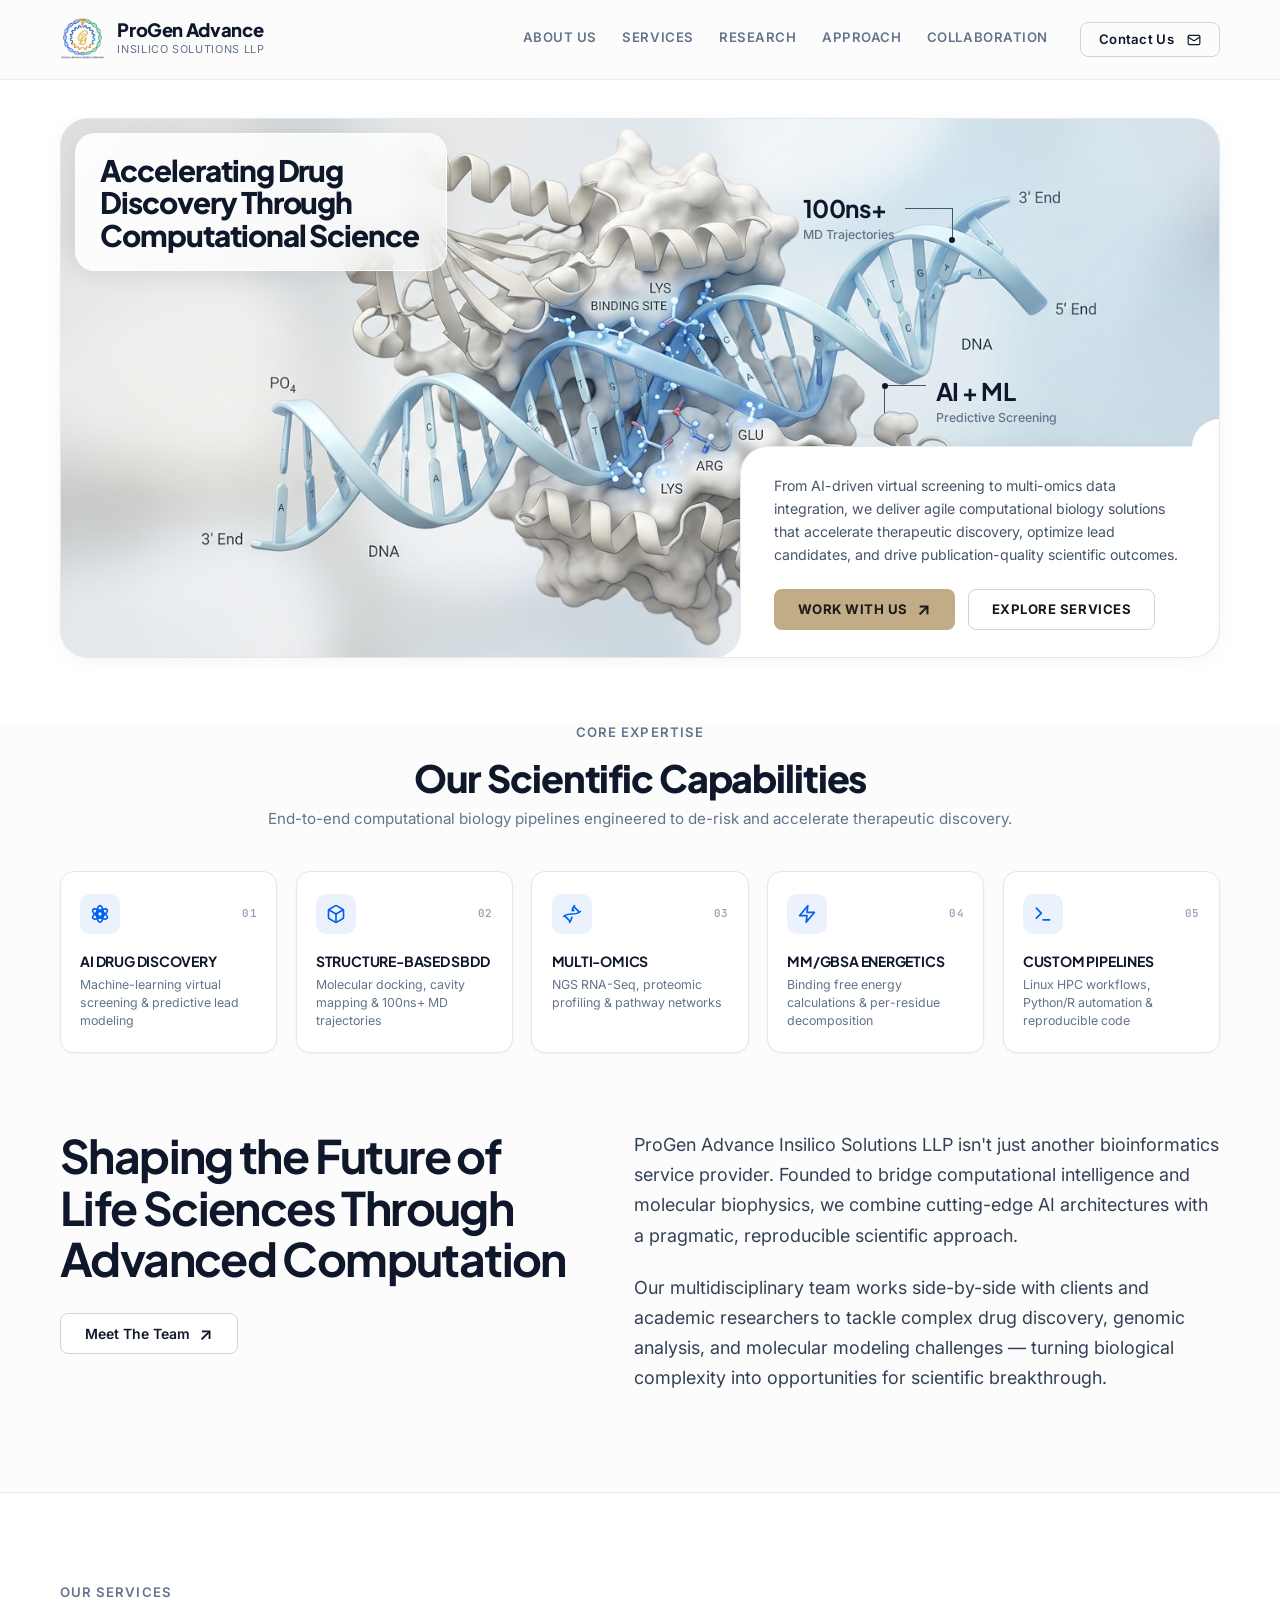
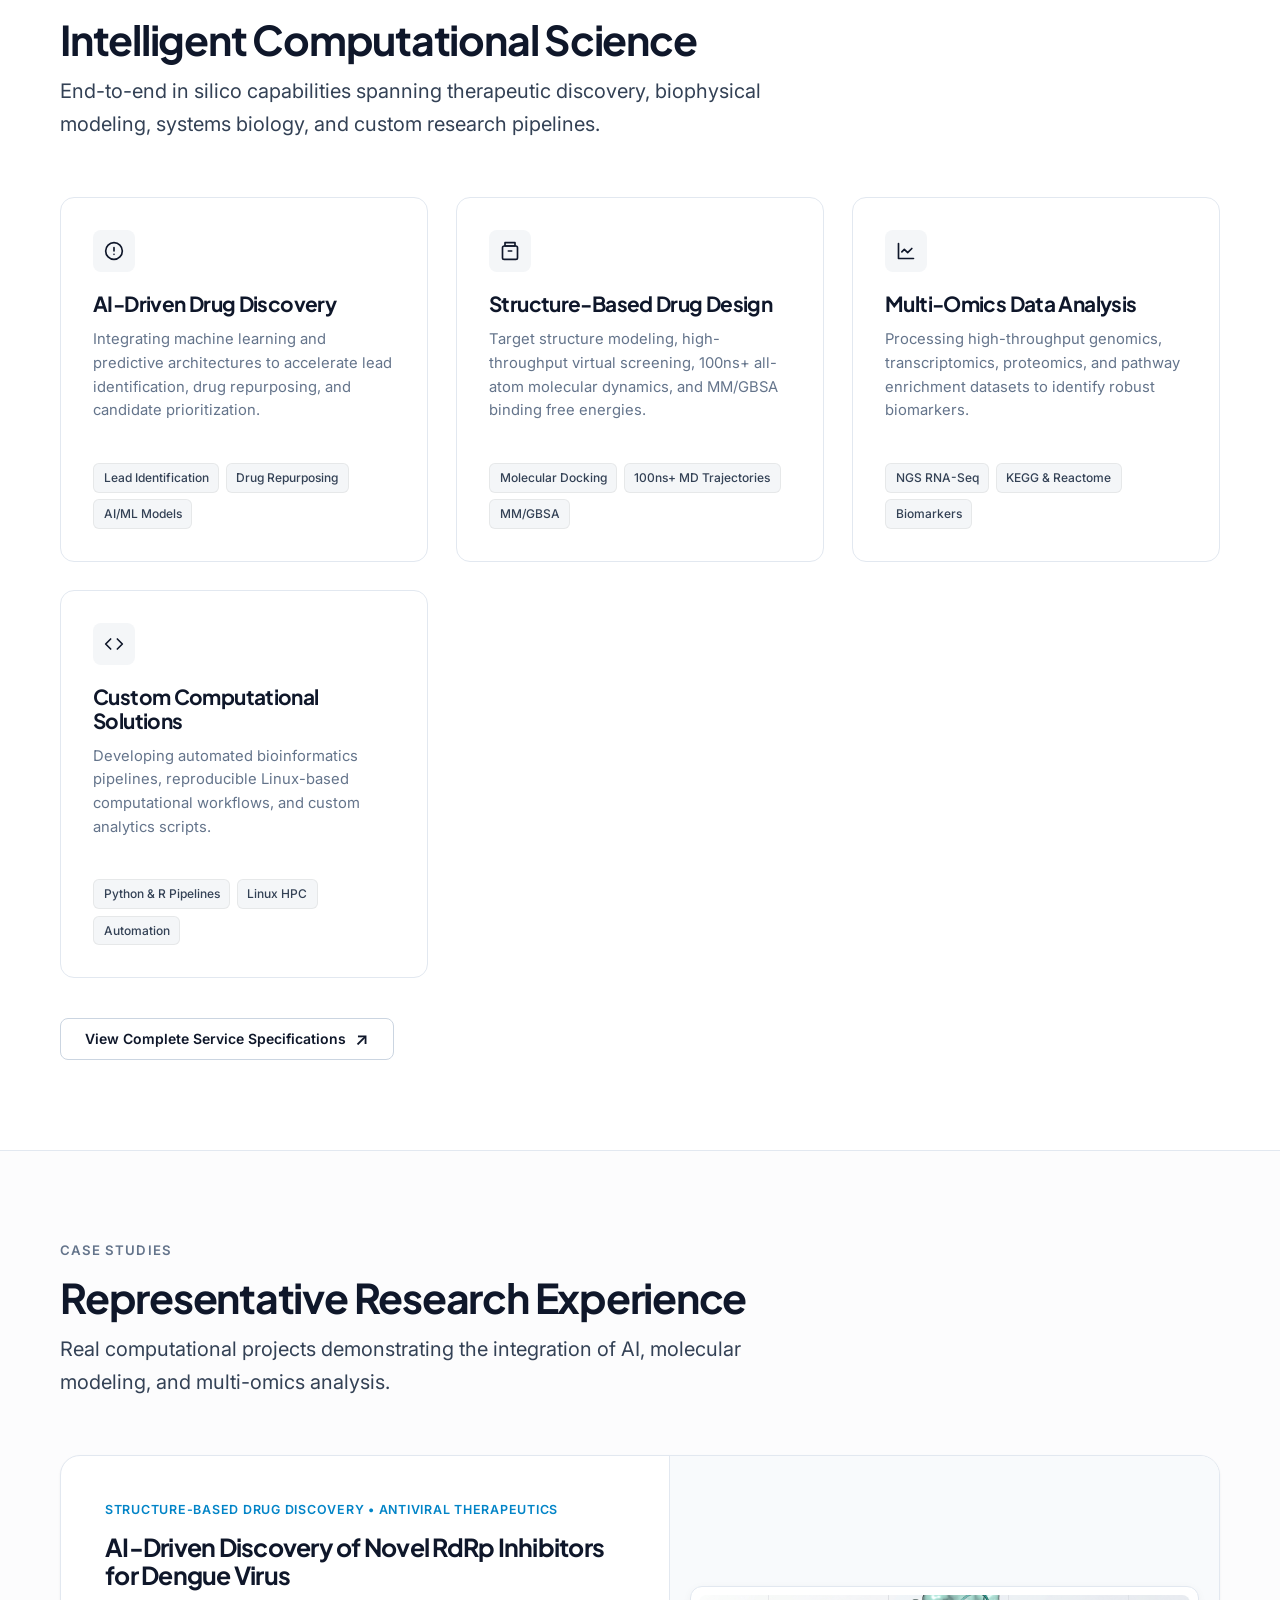
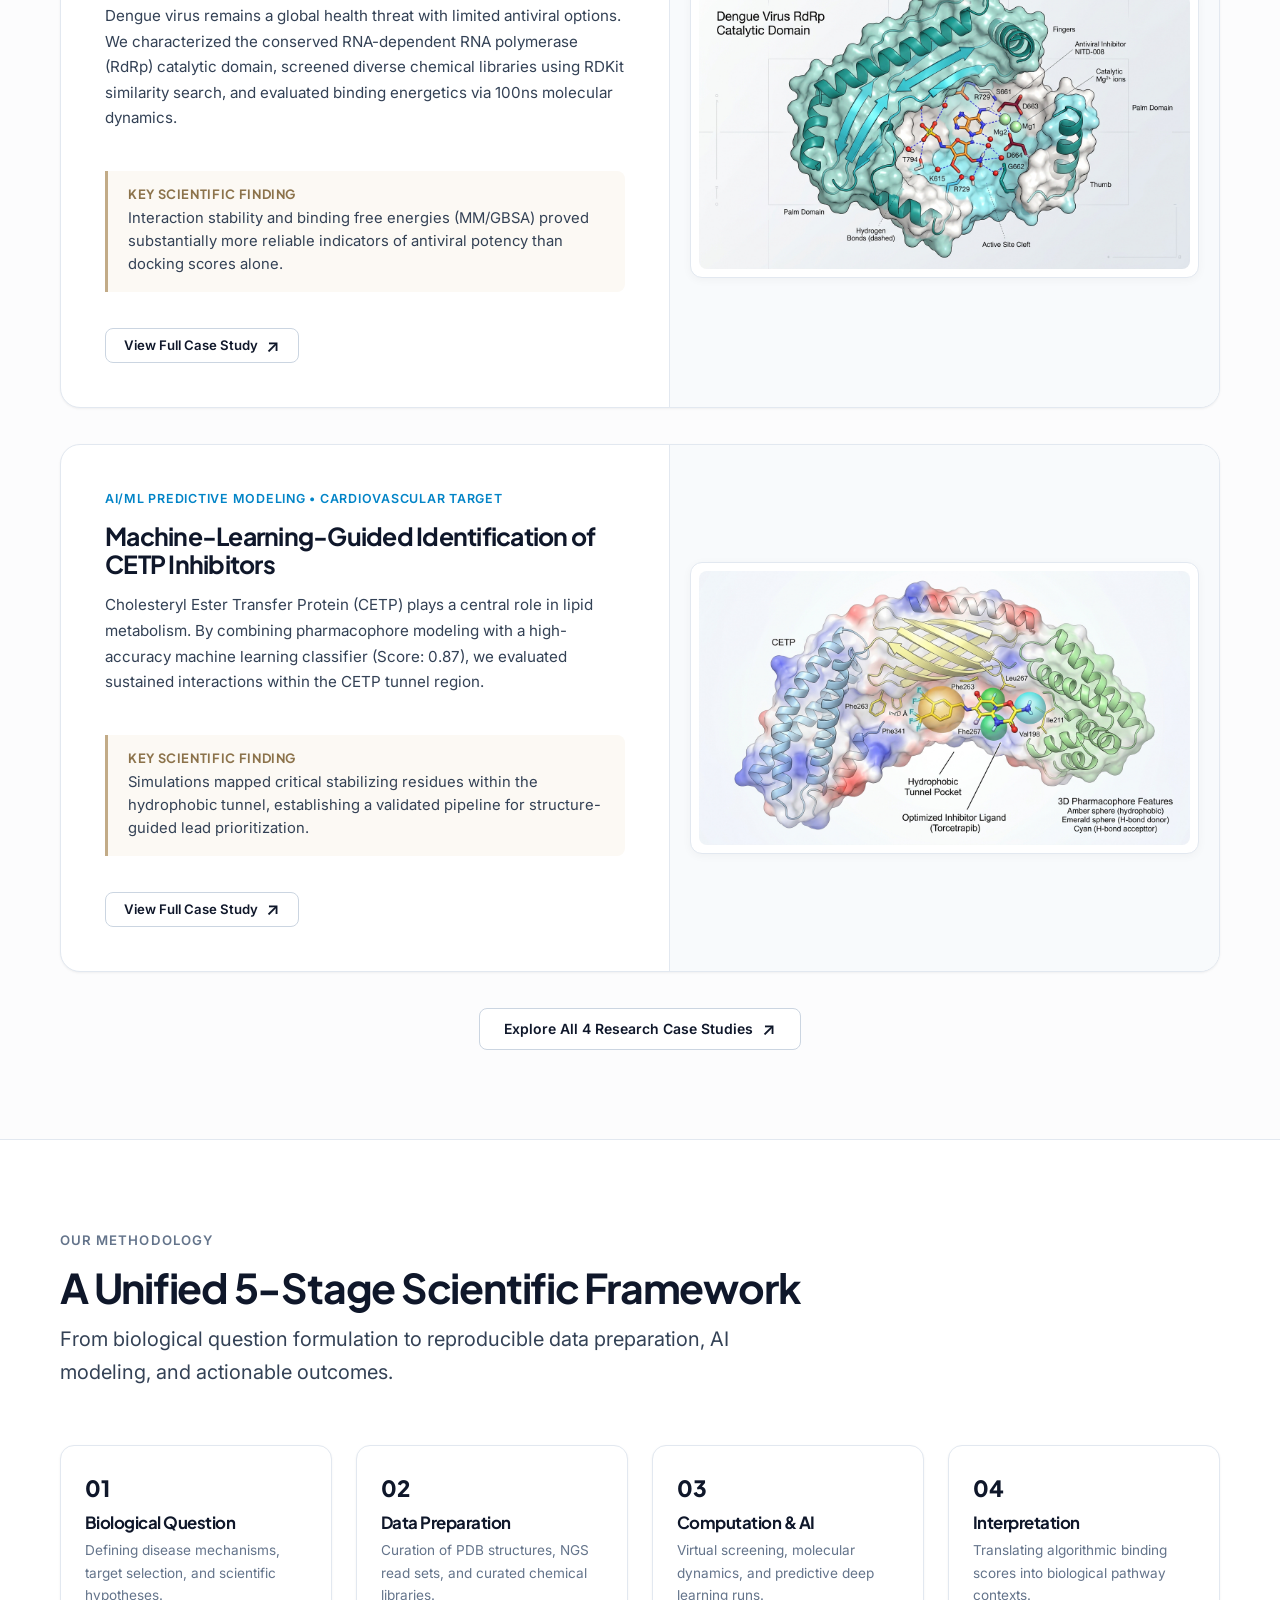
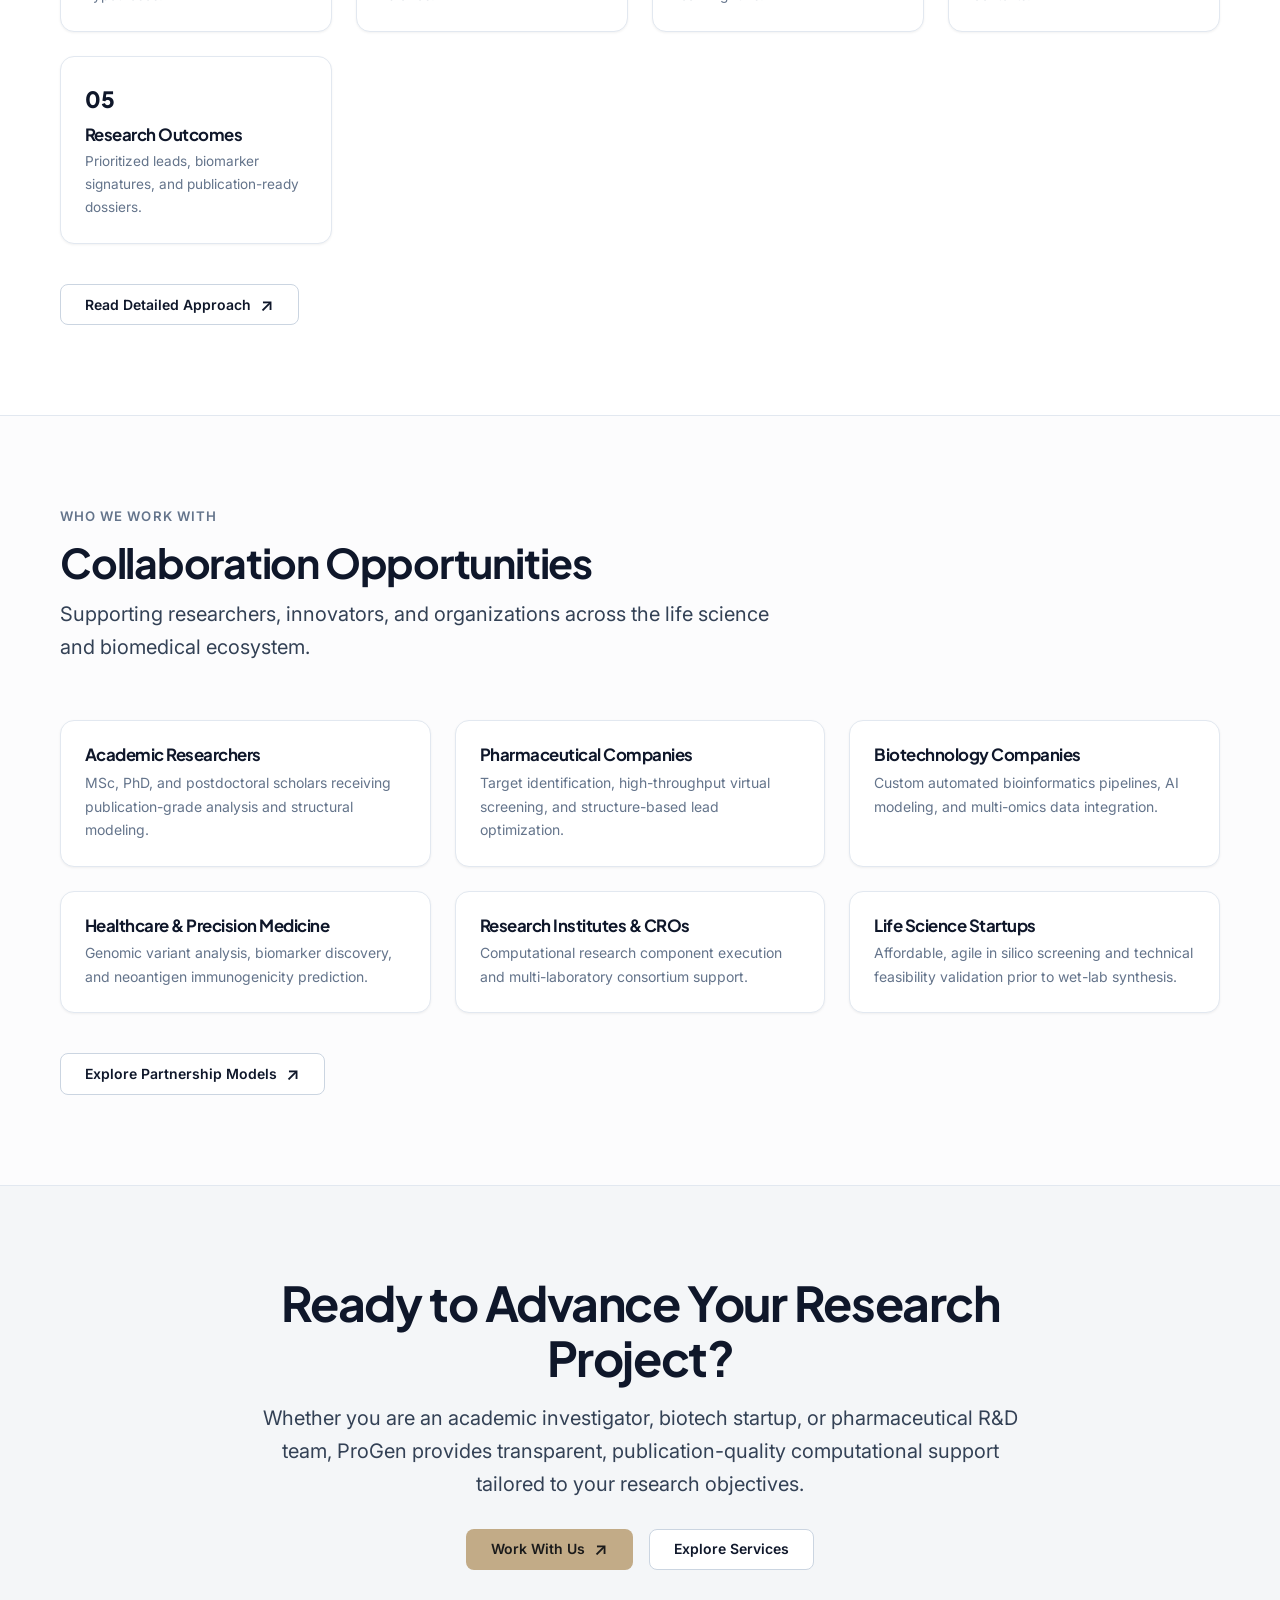
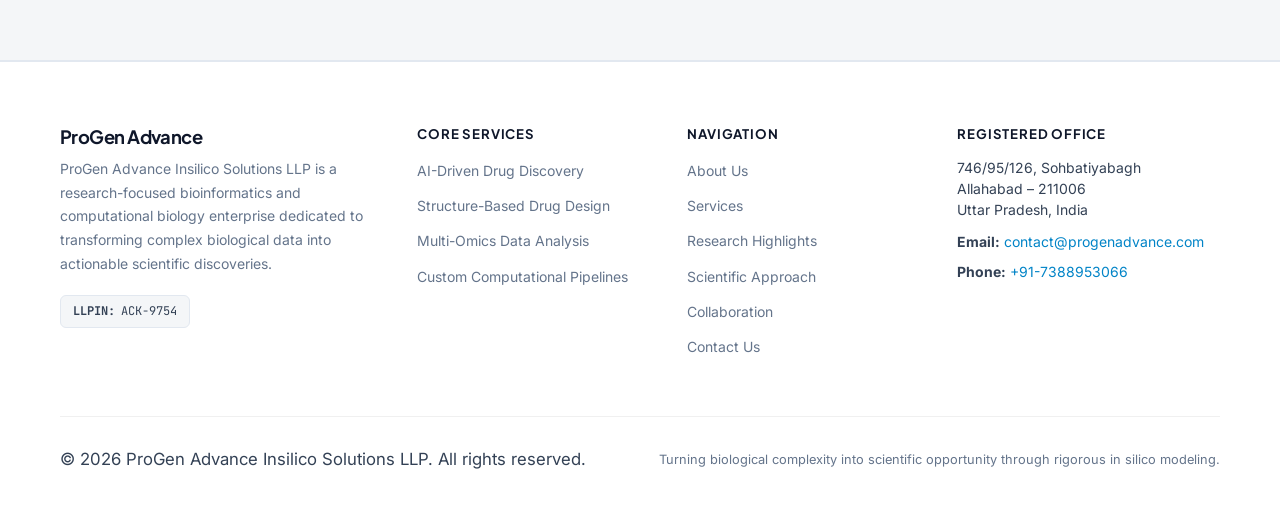
==== commit 023b8e64: "Redesign homepage hero with compact integrated frosted headline, clean scientific annotations, and r" ====
--- a/index.html
+++ b/index.html
@@ -162,8 +162,7 @@
           </p>
         </div>
 
-        <div class="capabilities-scroll-track">
-          <div class="capabilities-grid-5">
+        <div class="capabilities-grid-5">
           
           <!-- Card 1: AI Drug Discovery -->
           <a href="services.html#ai-drug-discovery" class="capability-feature-card">
@@ -263,8 +262,7 @@
             </div>
           </a>
 
-          </div><!-- /.capabilities-grid-5 -->
-        </div><!-- /.capabilities-scroll-track -->
+        </div>
       </div>
     </section>
 
--- a/assets/css/style.css
+++ b/assets/css/style.css
@@ -704,23 +704,22 @@
 }
 }
 
-/* --- Capabilities Section (Horizontally Scrollable Strip) --- */
+/* --- Capabilities Section (Polished 5-Card Grid) --- */
 .guidelines-strip-section {
-  padding: clamp(2.5rem, 4vw, 4rem) 0;
+  padding: clamp(3rem, 5vw, 4.5rem) 0;
   border-bottom: 1px solid var(--color-border-base);
   background-color: var(--color-bg-base);
-  overflow: hidden;
 }
 
 .capabilities-strip-header {
   text-align: center;
   max-width: 760px;
-  margin: 0 auto 2rem;
+  margin: 0 auto 2.5rem;
 }
 
 .capabilities-strip-heading {
   font-family: var(--font-display);
-  font-size: clamp(1.6rem, 2.5vw, 2.1rem);
+  font-size: clamp(1.75rem, 3vw, 2.35rem);
   font-weight: 800;
   color: var(--color-text-primary);
   letter-spacing: -0.03em;
@@ -728,48 +727,18 @@
 }
 
 .capabilities-strip-desc {
-  font-size: 0.9rem;
+  font-size: 0.95rem;
   color: var(--color-text-muted);
   line-height: 1.55;
-  margin-top: 0.4rem;
-}
-
-/* Scroll track wrapper with fade-out edges */
-.capabilities-scroll-track {
-  position: relative;
-}
-
-.capabilities-scroll-track::after {
-  content: '';
-  position: absolute;
-  top: 0;
-  right: 0;
-  bottom: 0;
-  width: 80px;
-  background: linear-gradient(to right, transparent, var(--color-bg-base));
-  pointer-events: none;
-  z-index: 2;
-}
-
-/* Horizontally Scrollable Strip */
+  margin-top: 0.5rem;
+}
+
+/* 5-Column Grid on Desktop */
 .capabilities-grid-5 {
-  display: flex;
-  flex-direction: row;
-  gap: 1rem;
-  overflow-x: auto;
-  overflow-y: visible;
-  scroll-snap-type: x mandatory;
-  -webkit-overflow-scrolling: touch;
-  scrollbar-width: none;
-  -ms-overflow-style: none;
-  padding-bottom: 4px;
-  padding-left: 2px;
-  padding-right: 80px;
+  display: grid;
+  grid-template-columns: repeat(5, 1fr);
+  gap: 1.15rem;
   align-items: stretch;
-}
-
-.capabilities-grid-5::-webkit-scrollbar {
-  display: none;
 }
 
 .capability-feature-card {
@@ -785,10 +754,6 @@
   text-decoration: none;
   position: relative;
   overflow: hidden;
-  /* Fixed width for horizontal scroll strip */
-  flex: 0 0 240px;
-  min-width: 240px;
-  scroll-snap-align: start;
 }
 
 .capability-feature-card:hover {
@@ -1761,7 +1726,9 @@
     right: 8%;
   }
 
-
+  .capabilities-grid-5 {
+    grid-template-columns: repeat(3, 1fr);
+  }
   
   .intro-grid {
     grid-template-columns: 1fr;
@@ -2014,7 +1981,16 @@
     }
   }
 
-
+  .capabilities-grid-5 {
+    grid-template-columns: 1fr;
+    gap: 0.85rem;
+  }
+
+  @media (min-width: 500px) and (max-width: 768px) {
+    .capabilities-grid-5 {
+      grid-template-columns: repeat(2, 1fr);
+    }
+  }
 
   .pipeline-step {
     grid-template-columns: 48px 1fr;
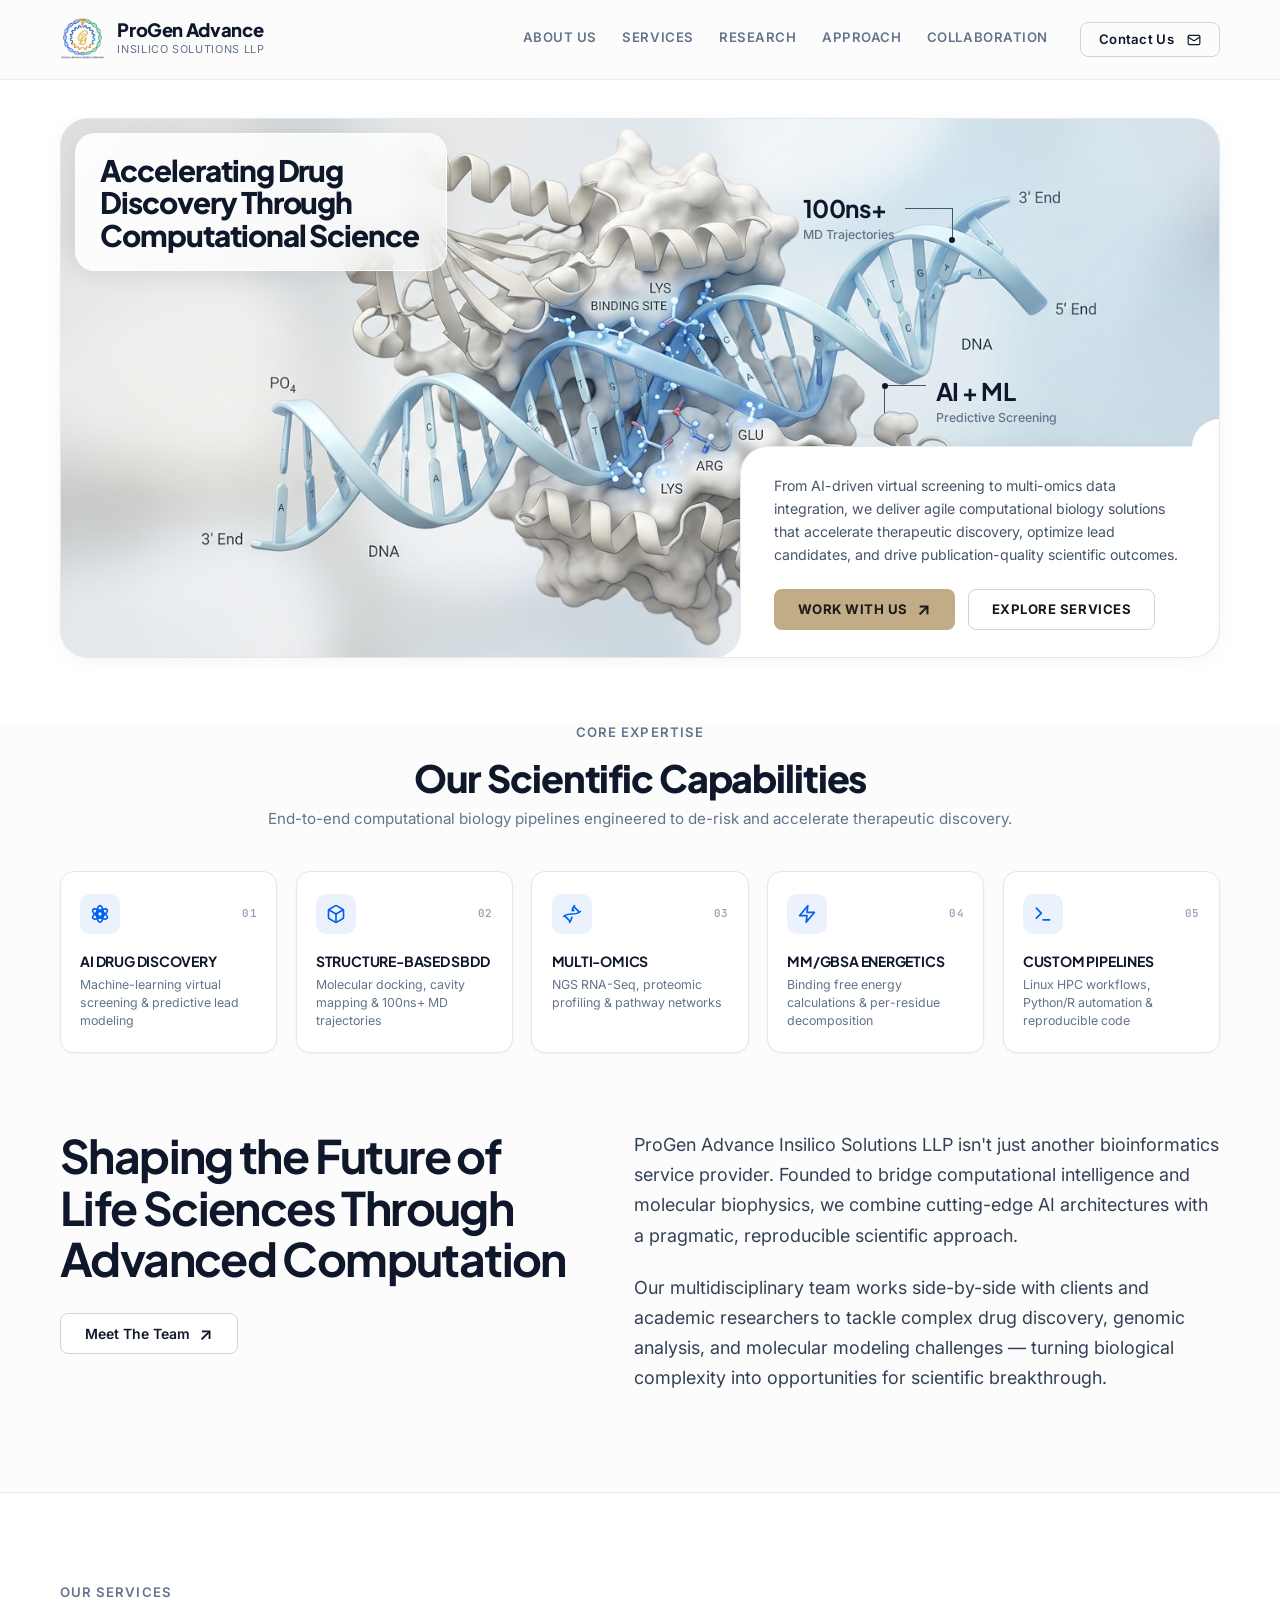
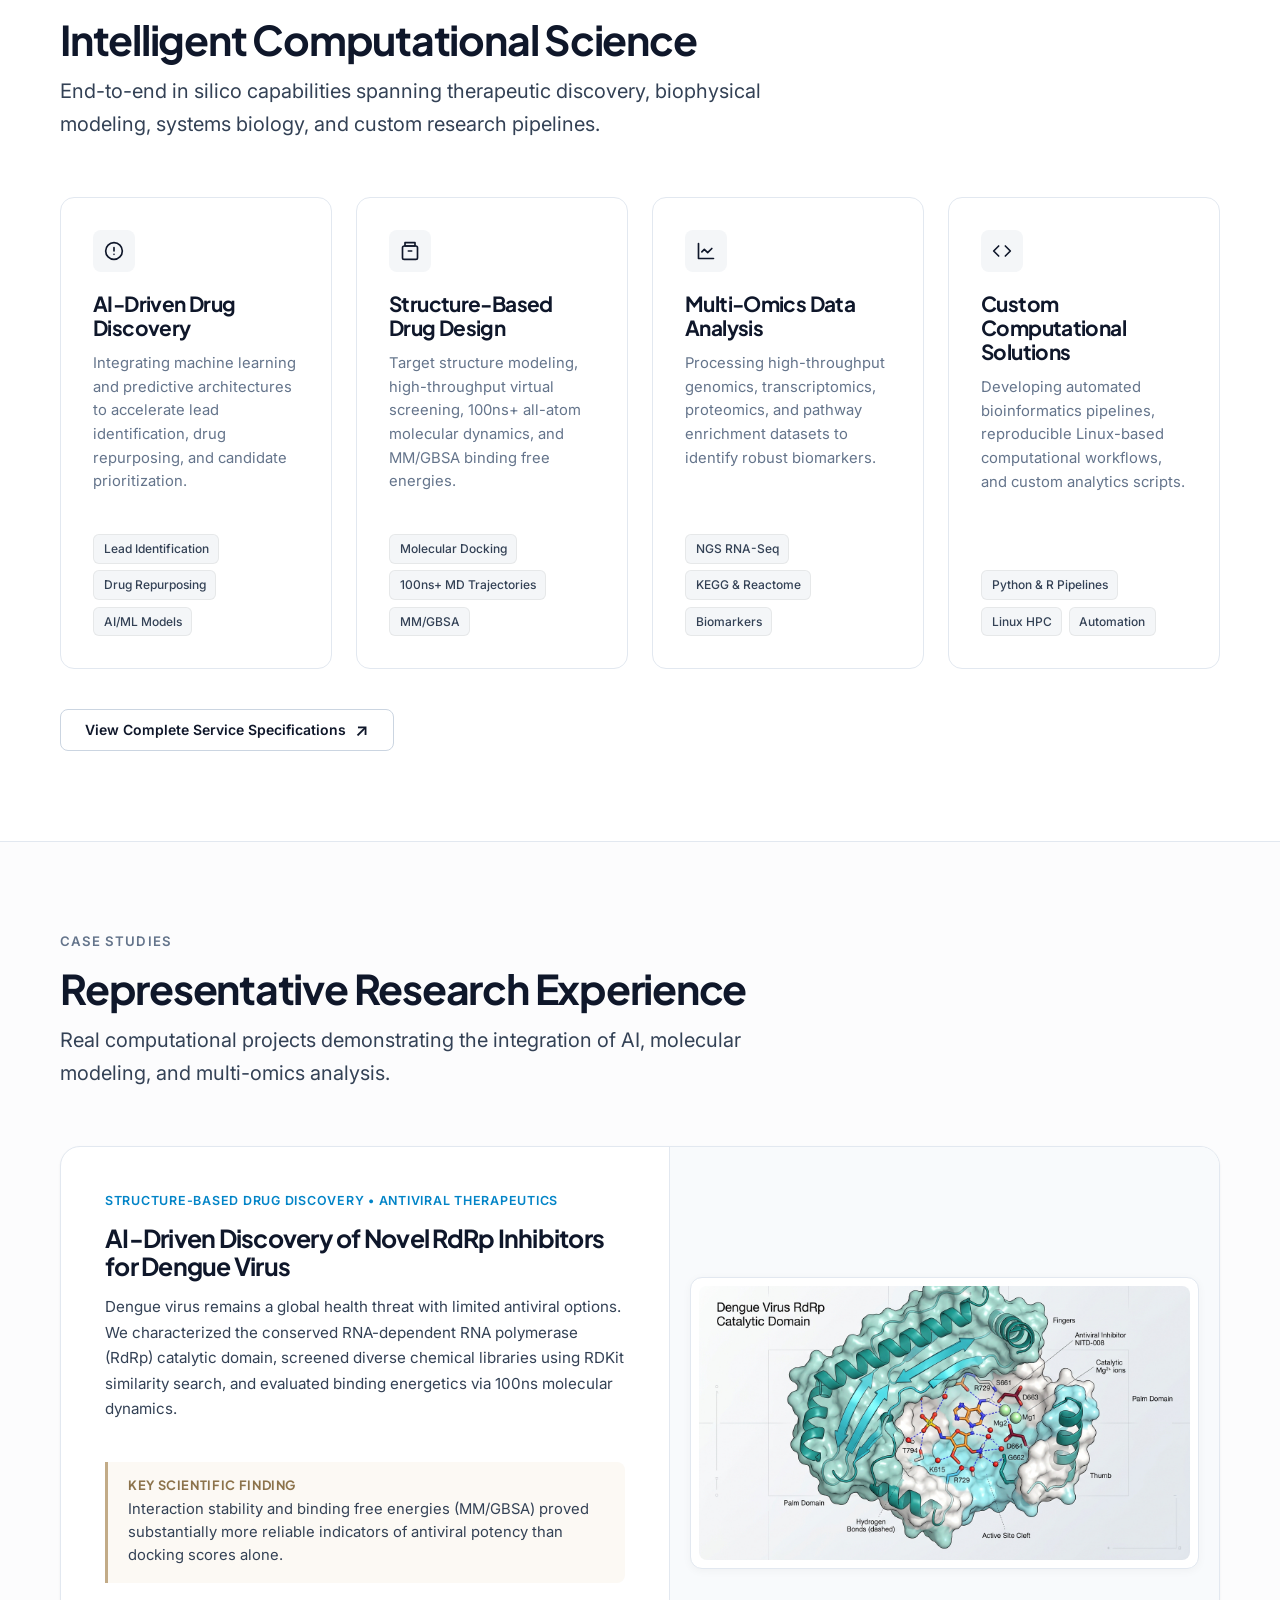
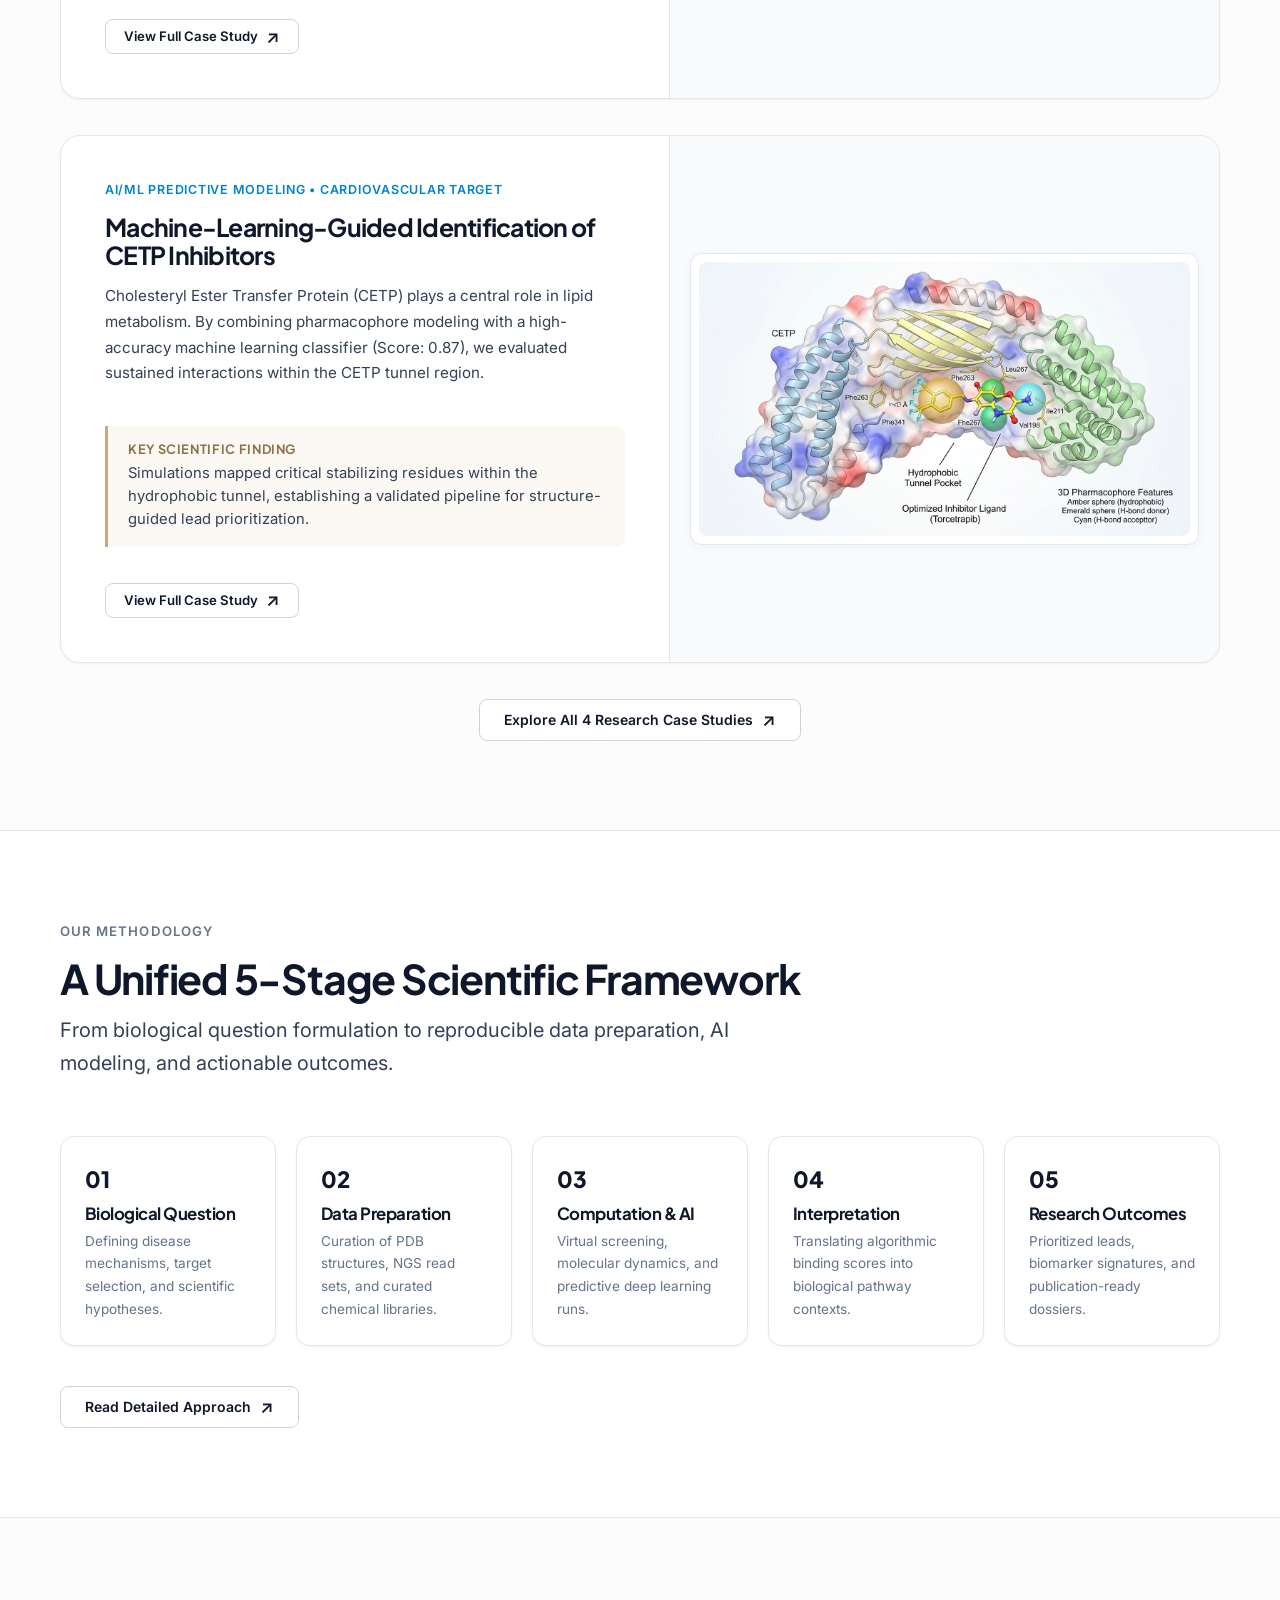
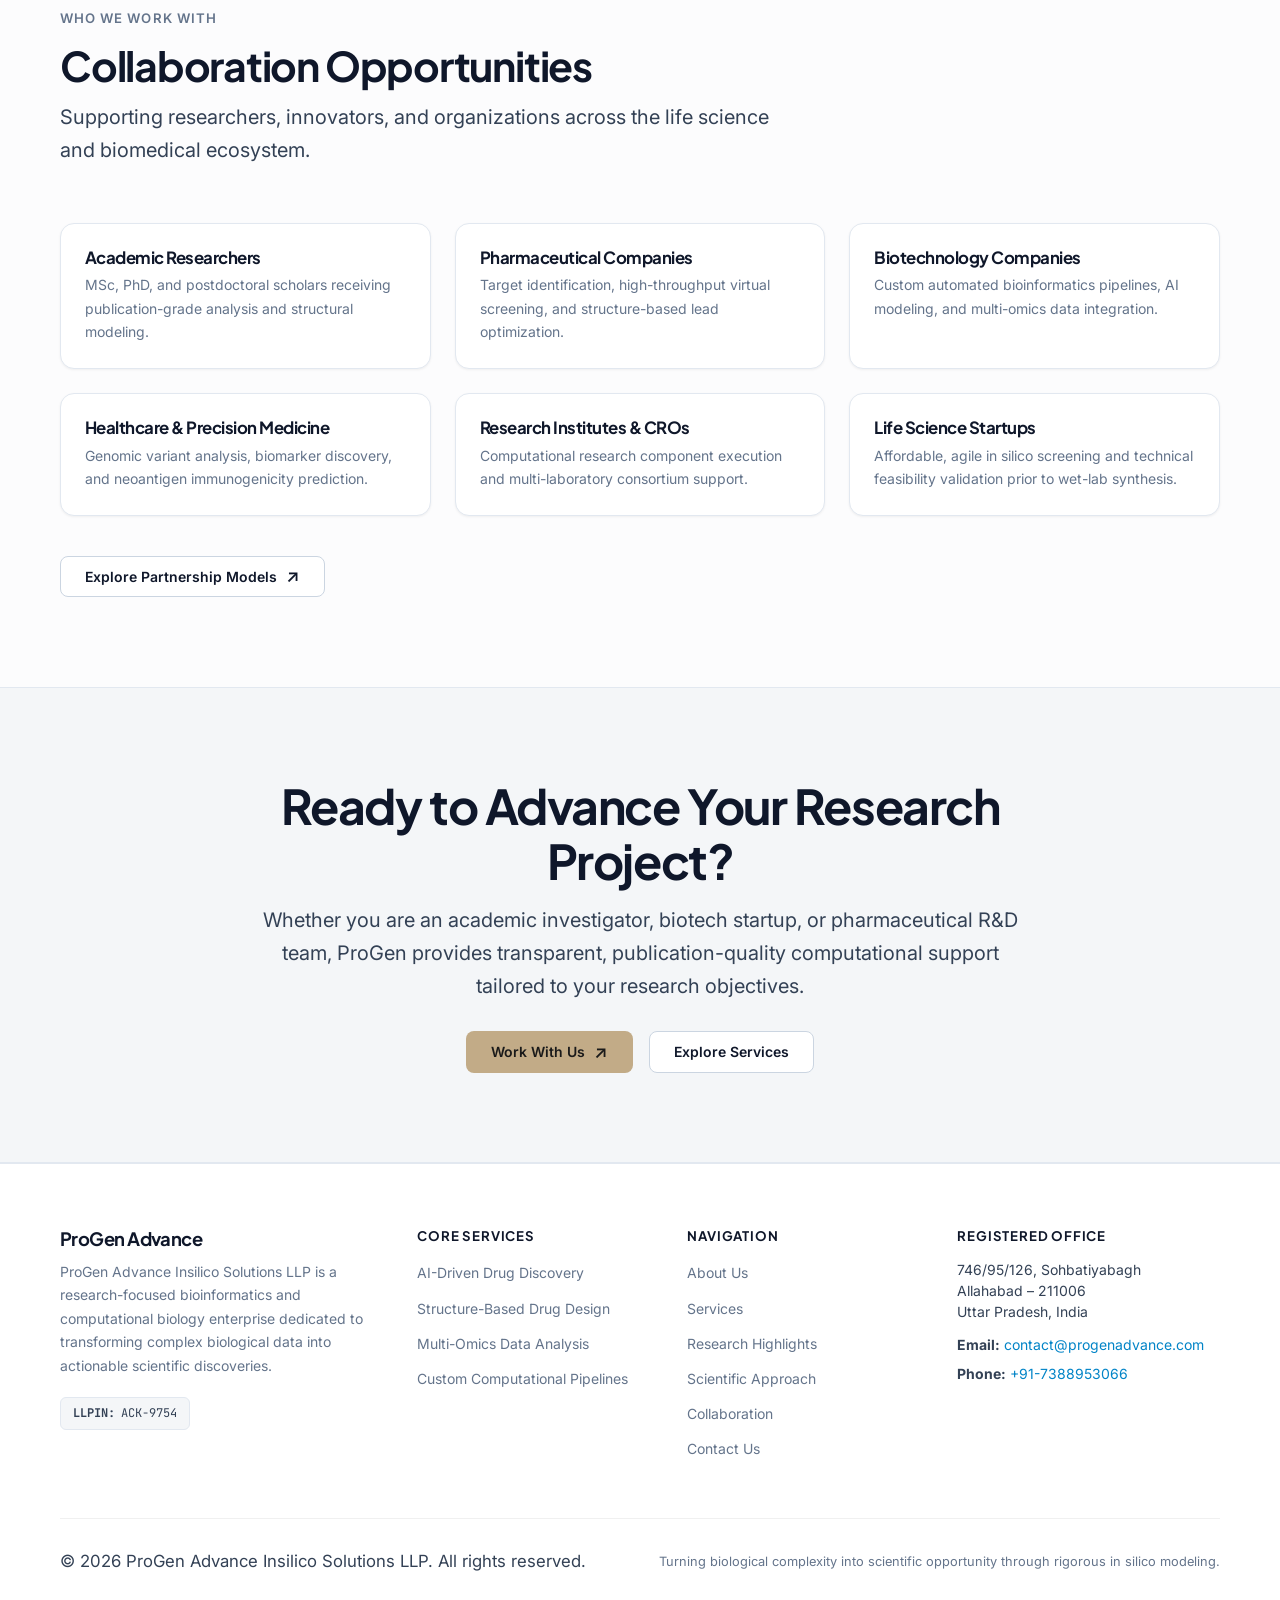
==== commit b6fef914: "Fix odd grid layouts and orphan cards across services, methodology, and collaboration sections" ====
--- a/index.html
+++ b/index.html
@@ -305,7 +305,7 @@
           </p>
         </div>
 
-        <div style="display: grid; grid-template-columns: repeat(auto-fit, minmax(280px, 1fr)); gap: 1.75rem;">
+        <div class="services-quad-grid">
           <!-- Service 1 -->
           <article class="editorial-card">
             <div class="editorial-card-icon" aria-hidden="true">
@@ -481,7 +481,7 @@
           </p>
         </div>
 
-        <div style="display: grid; grid-template-columns: repeat(auto-fit, minmax(220px, 1fr)); gap: 1.5rem;">
+        <div class="framework-grid-5">
           <div class="stage-step-card">
             <span class="stage-number">01</span>
             <h3 class="stage-title">Biological Question</h3>
@@ -533,7 +533,7 @@
           </p>
         </div>
 
-        <div style="display: grid; grid-template-columns: repeat(auto-fit, minmax(280px, 1fr)); gap: 1.5rem;">
+        <div class="collab-sectors-grid">
           <div class="collab-sector-card">
             <h4>Academic Researchers</h4>
             <p>MSc, PhD, and postdoctoral scholars receiving publication-grade analysis and structural modeling.</p>
--- a/assets/css/style.css
+++ b/assets/css/style.css
@@ -853,6 +853,26 @@
   border-bottom: 1px solid var(--color-border-base);
 }
 
+.services-quad-grid {
+  display: grid;
+  grid-template-columns: repeat(4, 1fr);
+  gap: 1.5rem;
+}
+
+@media (max-width: 1080px) {
+  .services-quad-grid {
+    grid-template-columns: repeat(2, 1fr);
+    gap: 1.5rem;
+  }
+}
+
+@media (max-width: 600px) {
+  .services-quad-grid {
+    grid-template-columns: 1fr;
+    gap: 1.25rem;
+  }
+}
+
 .editorial-card {
   background: #ffffff;
   border: 1px solid var(--color-border-base);
@@ -1150,6 +1170,32 @@
   border-bottom: 1px solid var(--color-border-base);
 }
 
+.framework-grid-5 {
+  display: grid;
+  grid-template-columns: repeat(5, 1fr);
+  gap: 1.25rem;
+}
+
+@media (max-width: 1080px) {
+  .framework-grid-5 {
+    grid-template-columns: repeat(2, 1fr);
+    gap: 1.25rem;
+  }
+  .framework-grid-5 > :last-child:nth-child(odd) {
+    grid-column: 1 / -1;
+  }
+}
+
+@media (max-width: 600px) {
+  .framework-grid-5 {
+    grid-template-columns: 1fr;
+    gap: 1rem;
+  }
+  .framework-grid-5 > :last-child:nth-child(odd) {
+    grid-column: auto;
+  }
+}
+
 .stage-step-card {
   background: #ffffff;
   border: 1px solid var(--color-border-base);
@@ -1190,6 +1236,26 @@
 .collaboration-section {
   background-color: var(--color-bg-base);
   border-bottom: 1px solid var(--color-border-base);
+}
+
+.collab-sectors-grid {
+  display: grid;
+  grid-template-columns: repeat(3, 1fr);
+  gap: 1.5rem;
+}
+
+@media (max-width: 900px) {
+  .collab-sectors-grid {
+    grid-template-columns: repeat(2, 1fr);
+    gap: 1.25rem;
+  }
+}
+
+@media (max-width: 580px) {
+  .collab-sectors-grid {
+    grid-template-columns: 1fr;
+    gap: 1rem;
+  }
 }
 
 .collab-sector-card {
@@ -1567,11 +1633,17 @@
 }
 .step-tools-grid {
   display: grid;
-  grid-template-columns: repeat(auto-fit, minmax(200px, 1fr));
+  grid-template-columns: repeat(3, 1fr);
   gap: 1rem;
   margin-top: 1.25rem;
   padding-top: 1.25rem;
   border-top: 1px solid var(--color-border-base);
+}
+
+@media (max-width: 768px) {
+  .step-tools-grid {
+    grid-template-columns: 1fr;
+  }
 }
 .tool-box {
   background: var(--color-bg-subtle);
@@ -1990,6 +2062,9 @@
     .capabilities-grid-5 {
       grid-template-columns: repeat(2, 1fr);
     }
+    .capabilities-grid-5 > :last-child:nth-child(odd) {
+      grid-column: 1 / -1;
+    }
   }
 
   .pipeline-step {
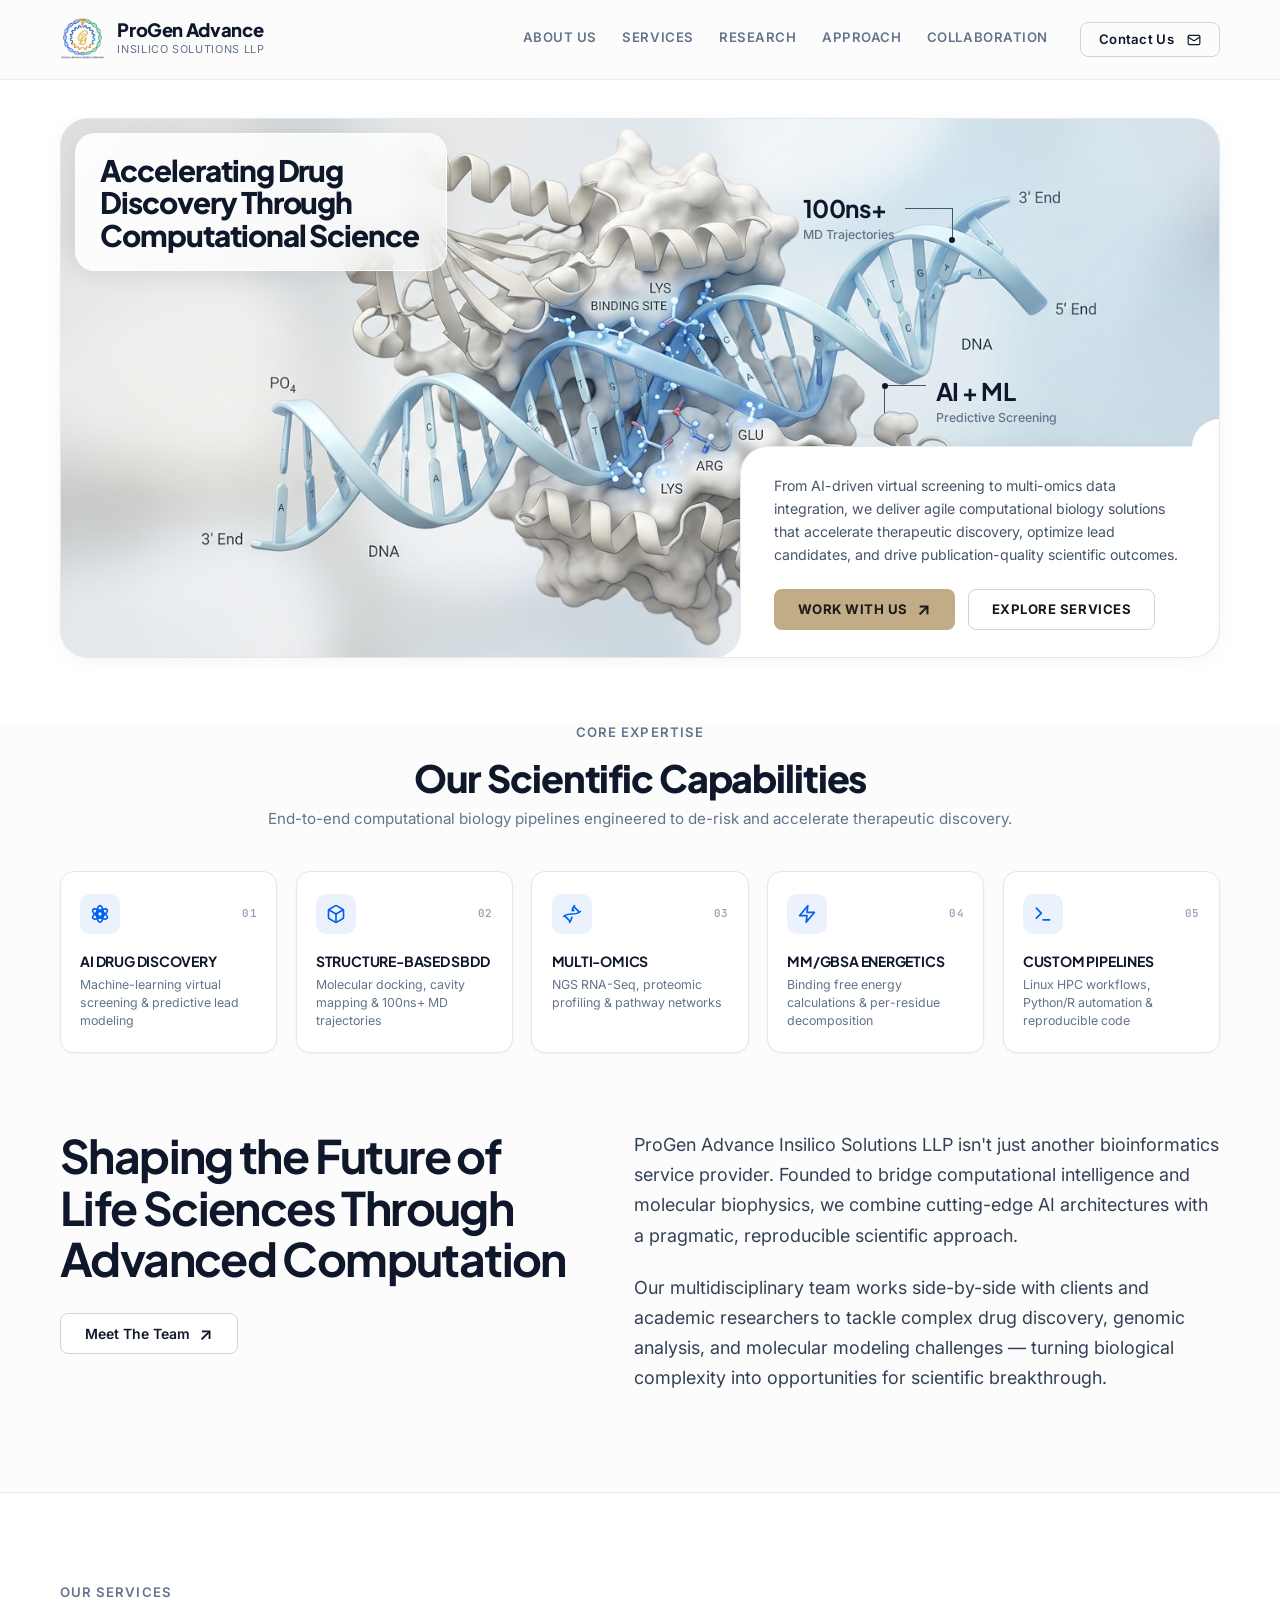
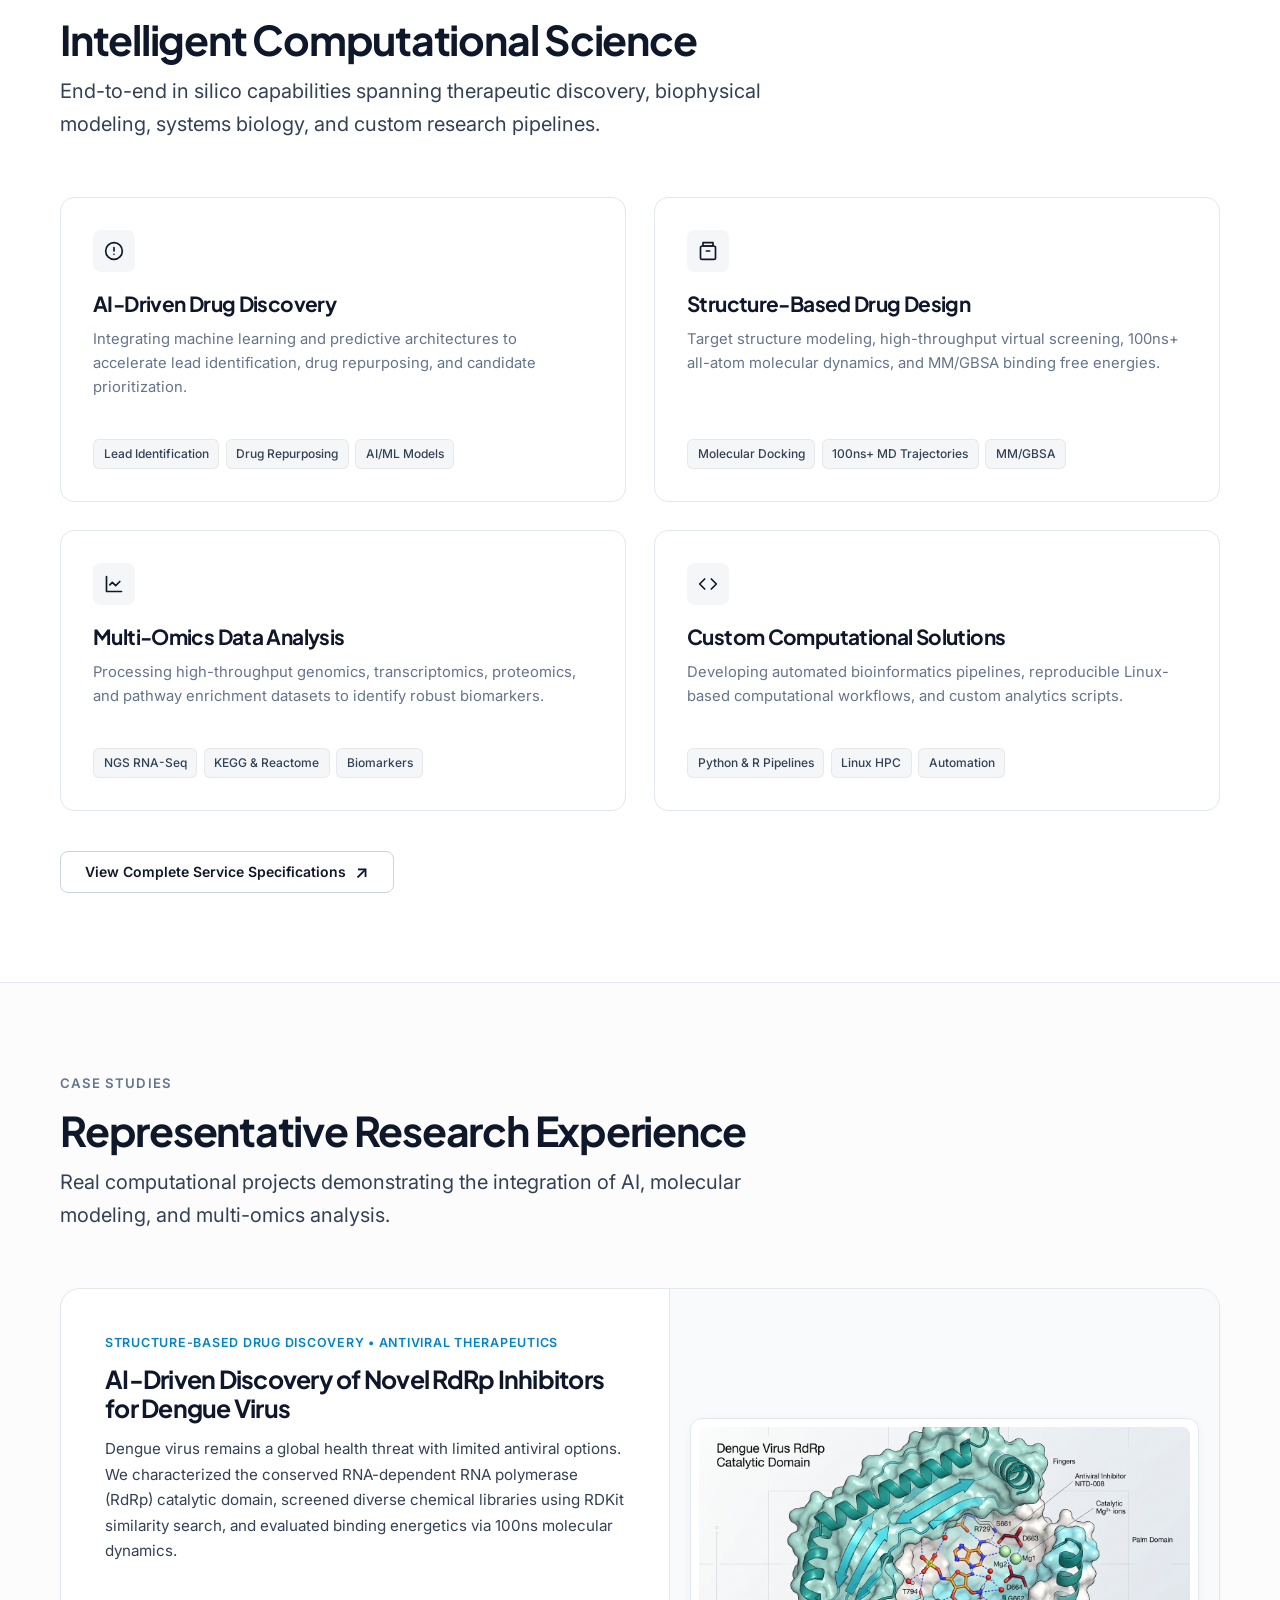
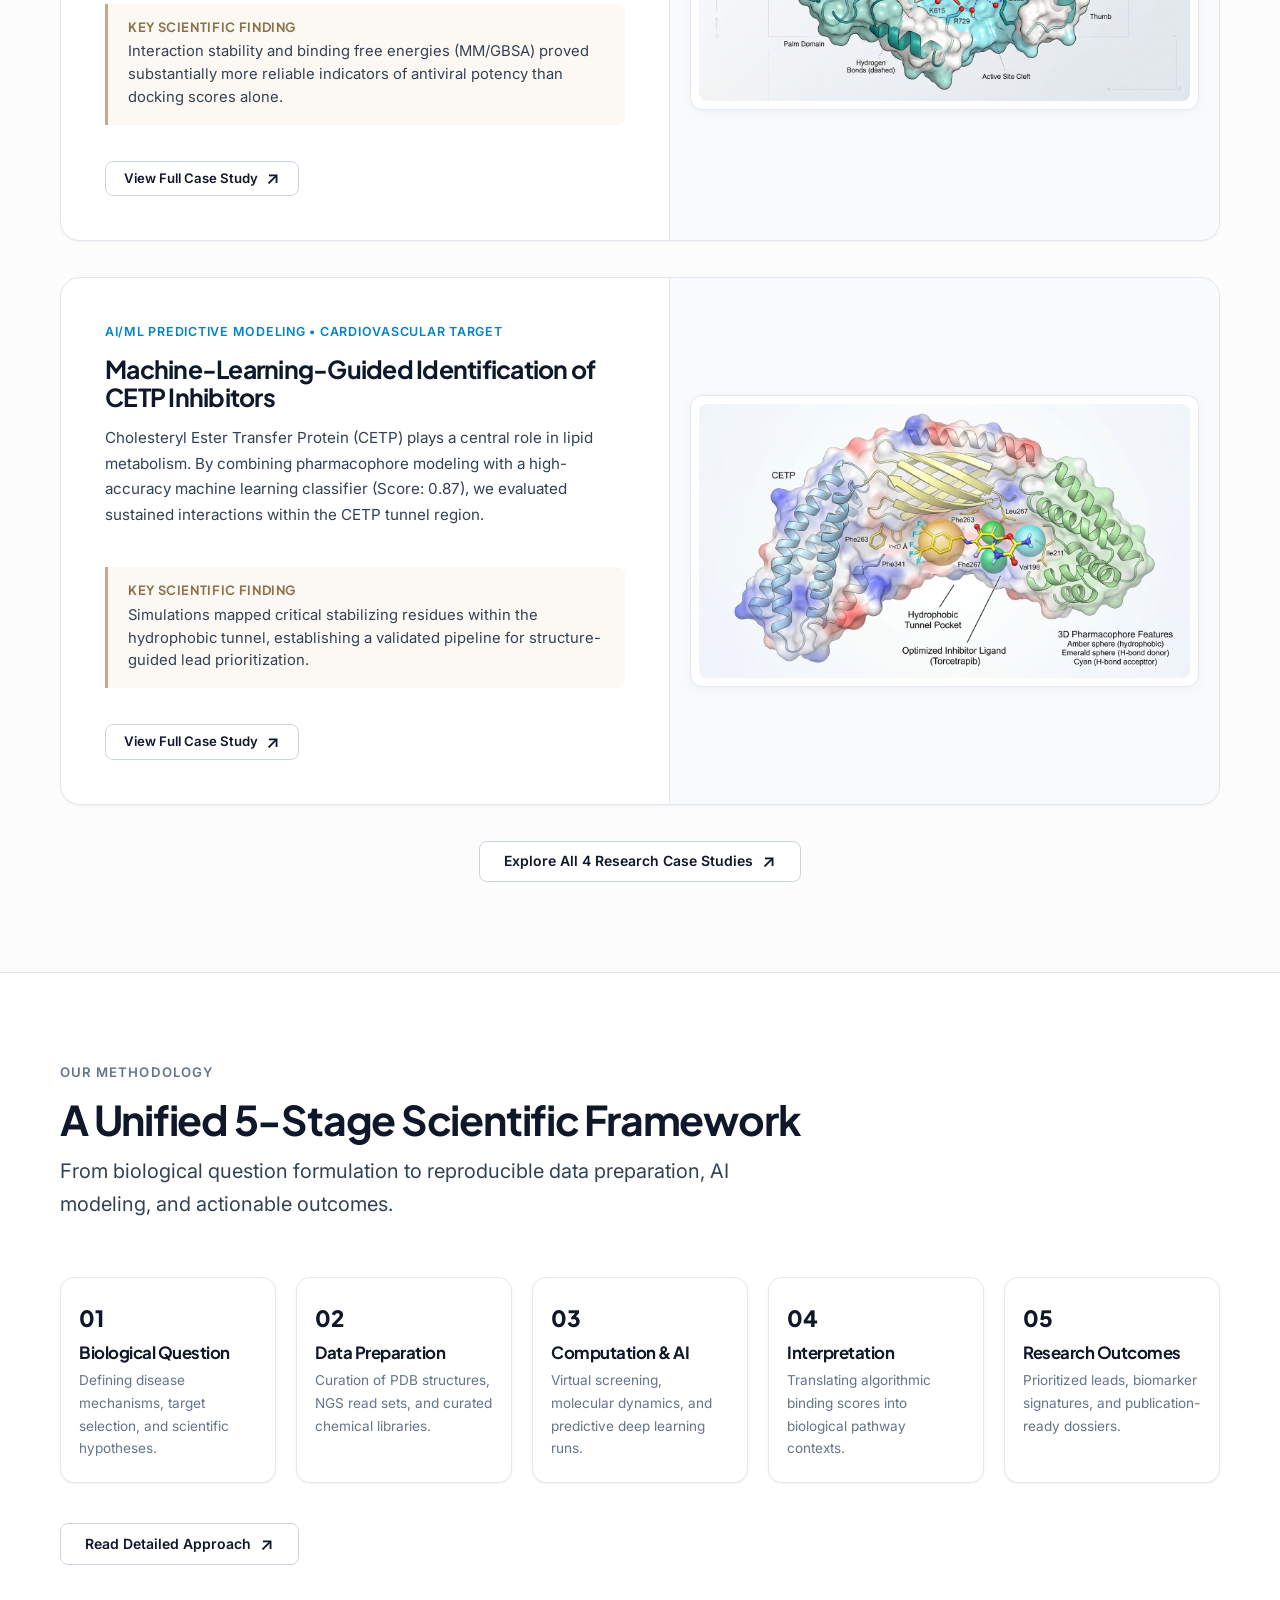
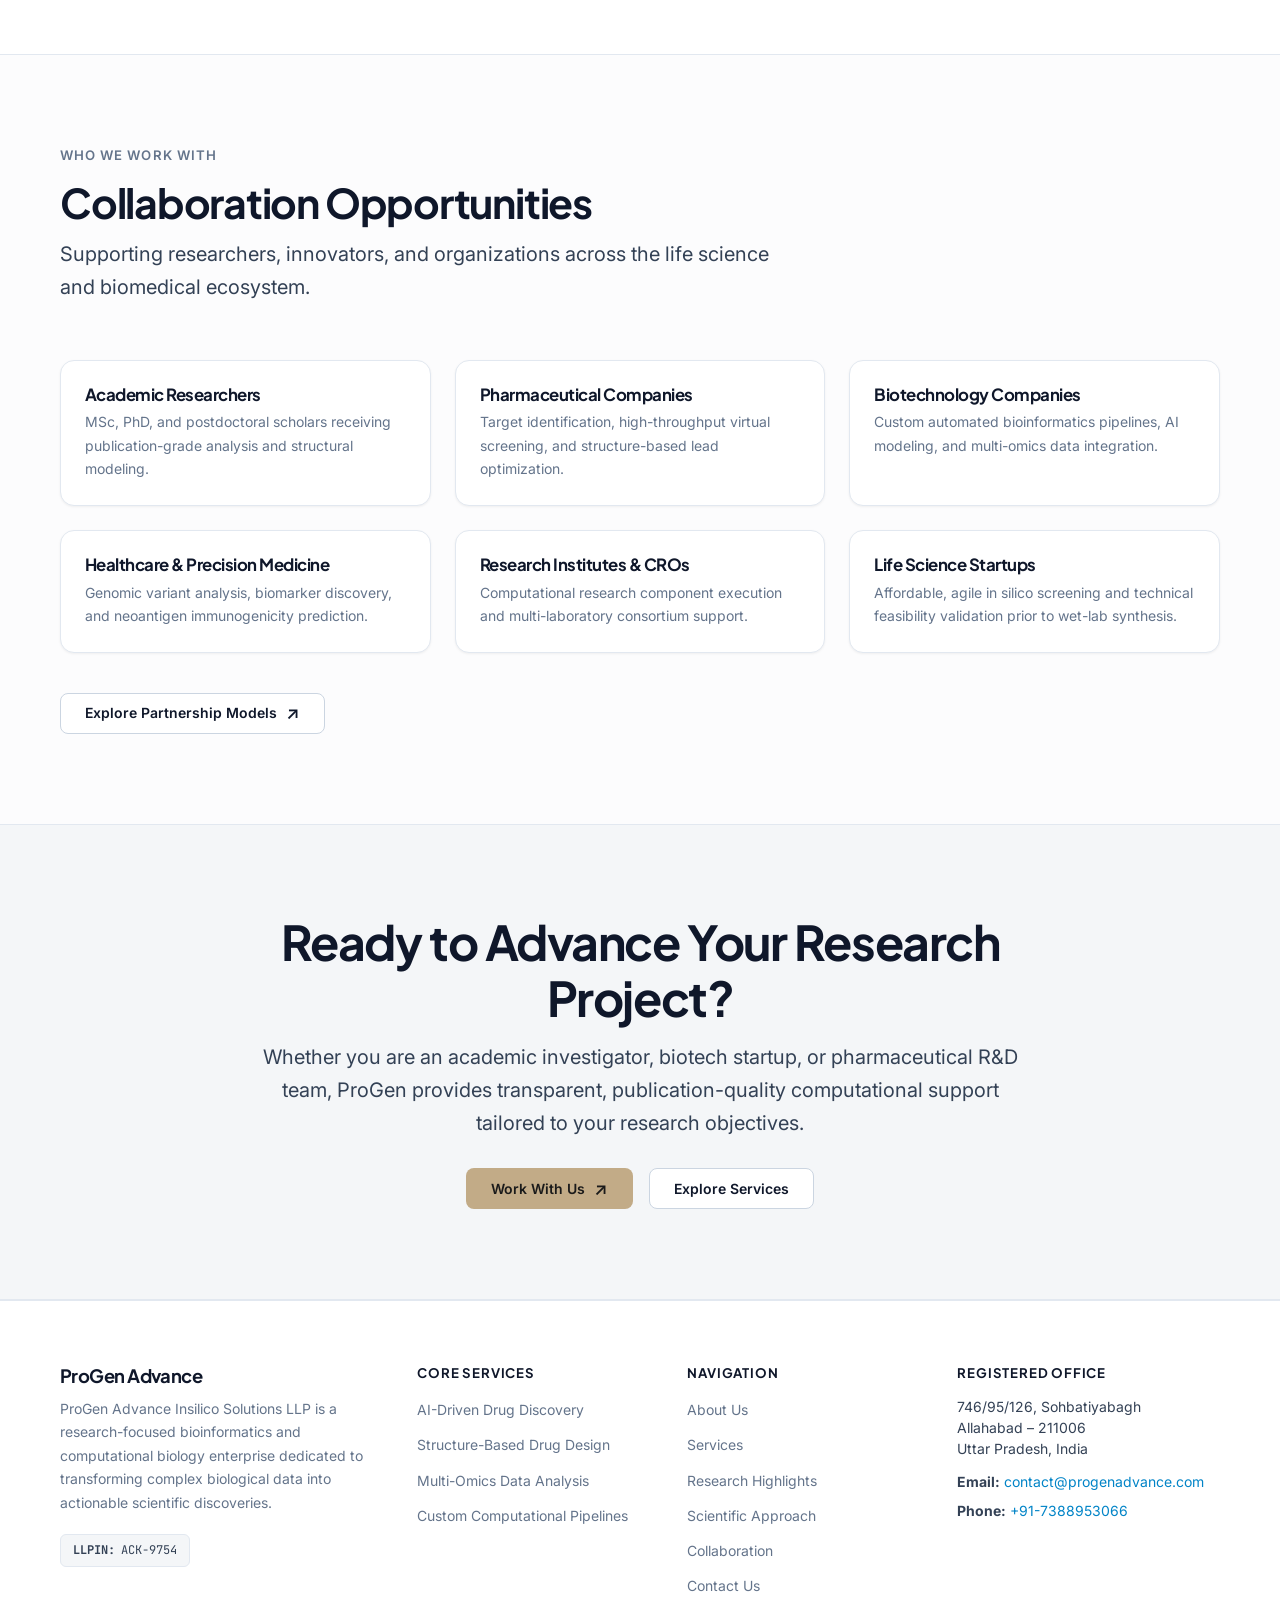
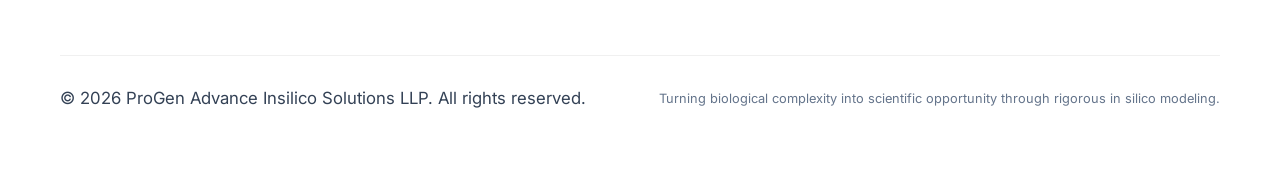
==== commit 5a3f6d59: "Use site logo as favicon" ====
--- a/index.html
+++ b/index.html
@@ -16,9 +16,8 @@
   <meta property="og:url" content="https://progenadvance.com/">
 
   <!-- Favicons -->
-  <link rel="icon" type="image/svg+xml" href="favicon.svg">
-  <link rel="icon" type="image/png" sizes="32x32" href="assets/images/favicon-32x32.png">
-  <link rel="apple-touch-icon" sizes="192x192" href="assets/images/favicon-192x192.png">
+  <link rel="icon" type="image/png" href="assets/images/logo-nav.png">
+  <link rel="apple-touch-icon" href="assets/images/logo-nav.png">
   <link rel="manifest" href="site.webmanifest">
 
   <!-- Stylesheet -->
--- a/assets/css/style.css
+++ b/assets/css/style.css
@@ -855,18 +855,11 @@
 
 .services-quad-grid {
   display: grid;
-  grid-template-columns: repeat(4, 1fr);
-  gap: 1.5rem;
-}
-
-@media (max-width: 1080px) {
-  .services-quad-grid {
-    grid-template-columns: repeat(2, 1fr);
-    gap: 1.5rem;
-  }
-}
-
-@media (max-width: 600px) {
+  grid-template-columns: repeat(2, 1fr);
+  gap: 1.75rem;
+}
+
+@media (max-width: 768px) {
   .services-quad-grid {
     grid-template-columns: 1fr;
     gap: 1.25rem;
@@ -1176,7 +1169,7 @@
   gap: 1.25rem;
 }
 
-@media (max-width: 1080px) {
+@media (max-width: 1140px) {
   .framework-grid-5 {
     grid-template-columns: repeat(2, 1fr);
     gap: 1.25rem;
@@ -1200,7 +1193,7 @@
   background: #ffffff;
   border: 1px solid var(--color-border-base);
   border-radius: var(--radius-md);
-  padding: 1.5rem;
+  padding: 1.35rem 1.15rem;
   display: flex;
   flex-direction: column;
   box-shadow: var(--shadow-sm);
